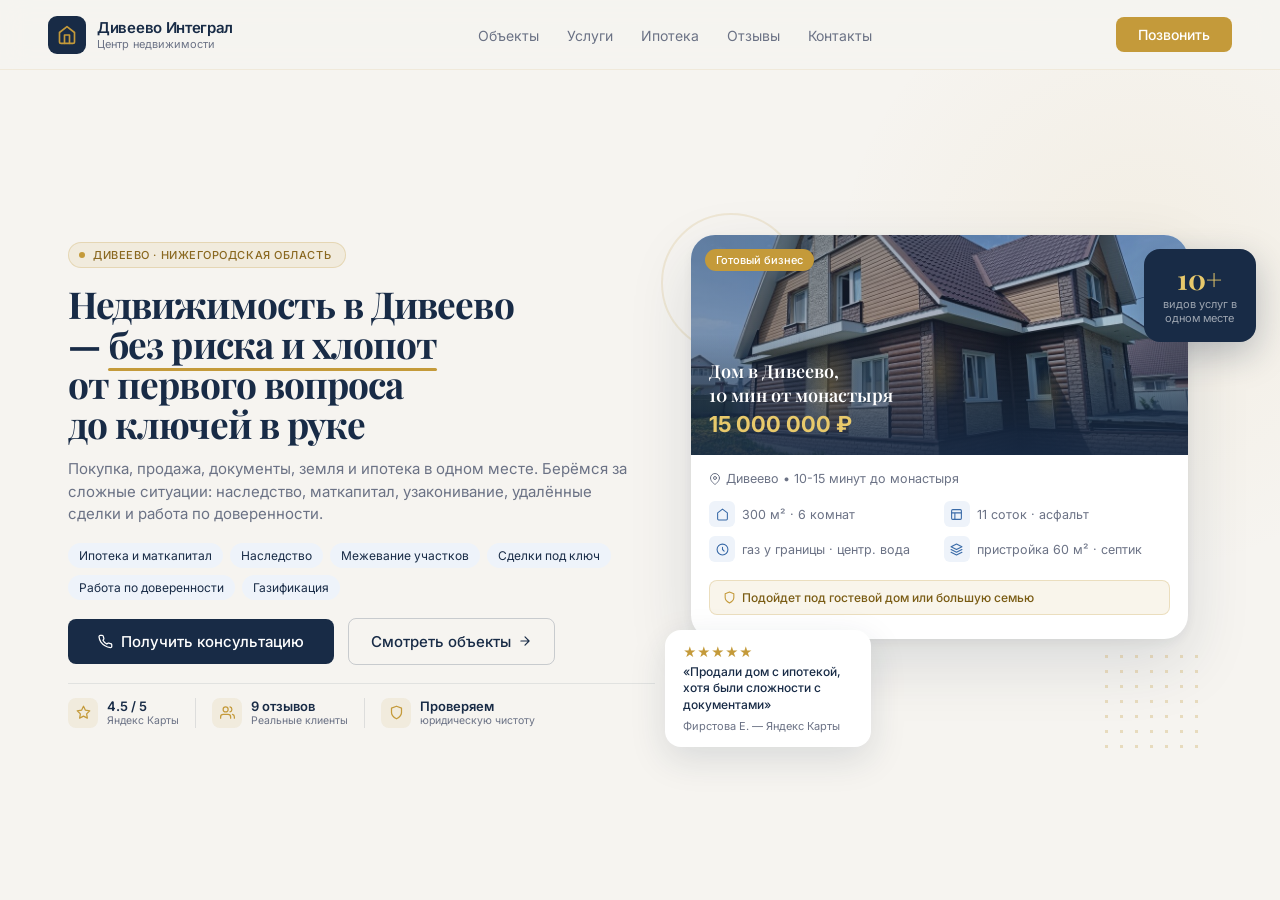
==== index.html @ 7f7f6257 "Add files via upload" ====
<!DOCTYPE html>
<html lang="ru">
<head>
  <meta charset="UTF-8">
  <meta name="viewport" content="width=device-width, initial-scale=1.0">
  <title>Дивеево Интеграл — Недвижимость и юридическое сопровождение</title>
  <meta name="description" content="Центр недвижимости в Дивеево. Купля-продажа, документы, земля, ипотека, наследство. Ведём от первого вопроса до готового результата.">
  <meta property="og:title" content="Дивеево Интеграл — Недвижимость под ключ">
  <meta property="og:description" content="Покупка, продажа, ипотека, наследство, межевание — решаем любой вопрос с недвижимостью в Дивеево.">
  <link rel="preconnect" href="https://fonts.googleapis.com">
  <link rel="preconnect" href="https://fonts.gstatic.com" crossorigin>
  <link href="https://fonts.googleapis.com/css2?family=Playfair+Display:wght@600;700&family=Inter:wght@300;400;500;600&display=swap" rel="stylesheet">
  <style>
    *, *::before, *::after { box-sizing: border-box; margin: 0; padding: 0; }

    :root {
      --navy:       #182B46;
      --navy-mid:   #223459;
      --gold:       #C49A3A;
      --gold-light: #E0B84E;
      --gold-tint:  rgba(196, 154, 58, 0.10);
      --gold-border:rgba(196, 154, 58, 0.25);
      --bg:         #F6F4F0;
      --card:       #FFFFFF;
      --muted:      #6B7285;
      --lighter:    #9CA3AF;
      --blue-tint:  #EEF3FA;
      --r-sm: 8px;
      --r-md: 16px;
      --r-lg: 24px;
    }

    html { scroll-behavior: smooth; }
    body {
      font-family: 'Inter', sans-serif;
      background: var(--bg);
      color: var(--navy);
      overflow-x: hidden;
      padding-top: 70px;
      -webkit-font-smoothing: antialiased;
    }

    /* ─────────────────────────── NAV ─────────────────────────── */
    nav {
      position: fixed;
      inset: 0 0 auto 0;
      z-index: 200;
      height: 70px;
      padding: 0 48px;
      display: flex;
      align-items: center;
      justify-content: space-between;
      background: rgba(246, 244, 240, 0.90);
      backdrop-filter: blur(14px);
      -webkit-backdrop-filter: blur(14px);
      border-bottom: 1px solid rgba(196, 154, 58, 0.12);
    }

    .logo {
      display: flex;
      align-items: center;
      gap: 11px;
      text-decoration: none;
    }
    .logo-mark {
      width: 38px; height: 38px;
      background: var(--navy);
      border-radius: 9px;
      display: flex; align-items: center; justify-content: center;
      flex-shrink: 0;
    }
    .logo-mark svg { width: 20px; height: 20px; }
    .logo-name { font-size: 15px; font-weight: 600; color: var(--navy); letter-spacing: -0.02em; line-height: 1.2; }
    .logo-sub  { font-size: 11px; color: var(--muted); letter-spacing: 0.01em; }

    .nav-links { display: flex; align-items: center; gap: 28px; list-style: none; }
    .nav-links a { font-size: 14px; color: var(--muted); text-decoration: none; transition: color .2s; }
    .nav-links a:hover { color: var(--navy); }

    .nav-btn {
      background: var(--gold);
      color: #fff;
      padding: 9px 22px;
      border-radius: var(--r-sm);
      font-size: 14px; font-weight: 500;
      text-decoration: none;
      transition: background .2s, transform .2s, box-shadow .2s;
    }
    .nav-btn:hover {
      background: var(--gold-light);
      transform: translateY(-1px);
      box-shadow: 0 6px 18px rgba(196,154,58,.35);
    }

    /* burger */
    .burger { display: none; flex-direction: column; gap: 5px; cursor: pointer; padding: 8px; }
    .burger span { display: block; width: 22px; height: 2px; background: var(--navy); border-radius: 2px; transition: all .28s; }

    /* mobile drawer */
    .drawer {
      display: none;
      position: fixed;
      inset: 70px 0 0 0;
      z-index: 190;
      background: var(--bg);
      padding: 36px 32px 40px;
      flex-direction: column;
      gap: 0;
      transform: translateX(100%);
      transition: transform .35s cubic-bezier(.4,0,.2,1);
    }
    .drawer.open { transform: translateX(0); }
    .drawer a {
      font-size: 20px; font-weight: 500; color: var(--navy);
      text-decoration: none; padding: 14px 0;
      border-bottom: 1px solid rgba(24,43,70,.08);
    }
    .drawer-cta {
      margin-top: 32px;
      background: var(--navy); color: #fff;
      border-radius: var(--r-sm); text-align: center;
      padding: 17px; font-size: 16px; font-weight: 600;
    }

    /* ─────────────────────────── HERO ─────────────────────────── */
    .hero {
      min-height: calc(100svh - 70px);
      padding-top: 0;
      display: flex;
      align-items: stretch;
      position: relative;
      overflow: visible;
    }

    /* ambient glow */
    .hero::before {
      content: '';
      position: absolute;
      top: -120px; right: -180px;
      width: 640px; height: 640px;
      background: radial-gradient(circle, rgba(196,154,58,.07) 0%, transparent 68%);
      border-radius: 50%;
      pointer-events: none;
    }

    .hero-wrap {
      max-width: 1240px;
      margin: 0 auto;
      width: 100%;
      min-height: calc(100svh - 70px);
      padding: 0 48px;
      display: grid;
      grid-template-columns: 1.02fr 0.98fr;
      gap: 48px;
      align-items: center;
      padding-top: 24px;
      padding-bottom: 24px;
    }

    /* ── LEFT ── */
    .eyebrow {
      display: inline-flex;
      align-items: center;
      gap: 8px;
      background: var(--gold-tint);
      border: 1px solid var(--gold-border);
      color: #8A6820;
      padding: 5px 14px 5px 10px;
      border-radius: 100px;
      font-size: 11.5px; font-weight: 500;
      letter-spacing: .05em; text-transform: uppercase;
      margin-bottom: 24px;
    }
    .eyebrow-dot {
      width: 6px; height: 6px;
      background: var(--gold);
      border-radius: 50%;
    }

    h1 {
      font-family: 'Playfair Display', serif;
      font-size: clamp(34px, 3.2vw, 46px);
      font-weight: 700;
      line-height: 1.08;
      letter-spacing: -.025em;
      color: var(--navy);
      margin-bottom: 16px;
    }
    .underlined {
      position: relative;
      display: inline;
    }
    .underlined::after {
      content: '';
      position: absolute;
      bottom: -3px; left: 0; right: 0;
      height: 3px;
      background: var(--gold);
      border-radius: 2px;
    }

    .lead {
      font-size: 15.5px;
      line-height: 1.56;
      color: var(--muted);
      margin-bottom: 24px;
      max-width: 560px;
    }

    /* chips */
    .chips { display: flex; flex-wrap: wrap; gap: 8px; margin-bottom: 22px; }
    .chip {
      background: var(--blue-tint);
      color: var(--navy);
      padding: 5px 13px;
      border-radius: 100px;
      font-size: 12.5px;
    }

    /* CTAs */
    .ctas { display: flex; align-items: center; gap: 14px; margin-bottom: 24px; }
    .btn-dark {
      display: inline-flex; align-items: center; gap: 8px;
      background: var(--navy); color: #fff;
      padding: 15px 30px;
      border-radius: var(--r-sm);
      font-size: 15px; font-weight: 500;
      text-decoration: none;
      transition: background .22s, transform .22s, box-shadow .22s;
    }
    .btn-dark:hover {
      background: var(--navy-mid);
      transform: translateY(-2px);
      box-shadow: 0 10px 28px rgba(24,43,70,.22);
    }
    .btn-ghost {
      display: inline-flex; align-items: center; gap: 7px;
      background: transparent; color: var(--navy);
      padding: 15px 22px;
      border-radius: var(--r-sm);
      font-size: 15px; font-weight: 500;
      text-decoration: none;
      border: 1px solid rgba(24,43,70,.2);
      transition: border-color .2s, background .2s;
    }
    .btn-ghost:hover { border-color: var(--navy); background: rgba(24,43,70,.04); }

    /* trust bar */
    .trust {
      display: flex; align-items: center; gap: 20px;
      padding-top: 16px;
      border-top: 1px solid rgba(24,43,70,.09);
    }
    .trust-item { display: flex; align-items: center; gap: 9px; }
    .trust-icon {
      width: 34px; height: 34px;
      background: var(--gold-tint);
      border-radius: 8px;
      display: flex; align-items: center; justify-content: center;
      flex-shrink: 0;
    }
    .trust-val { font-size: 14px; font-weight: 600; color: var(--navy); line-height: 1.2; }
    .trust-lbl { font-size: 11px; color: var(--muted); }
    .trust-sep { width: 1px; height: 30px; background: rgba(24,43,70,.11); }

    /* ── RIGHT ── */
    .hero-right {
      position: relative;
      padding: 20px 24px 132px 0;
      transform: scale(1.08);
      transform-origin: center right;
    }

    /* decorative ring */
    .ring {
      position: absolute;
      top: -10px; left: -30px;
      width: 140px; height: 140px;
      border: 2px solid rgba(196,154,58,.15);
      border-radius: 50%;
      pointer-events: none;
    }

    /* dot grid */
    .dots {
      position: absolute;
      bottom: -10px; right: 5px;
      width: 108px; height: 108px;
      background-image: radial-gradient(circle, rgba(196,154,58,.28) 1.5px, transparent 1.5px);
      background-size: 15px 15px;
      pointer-events: none;
    }

    /* main card */
    .card-main {
      background: var(--card);
      border-radius: var(--r-lg);
      overflow: hidden;
      box-shadow: 0 24px 64px rgba(24,43,70,.13), 0 4px 14px rgba(24,43,70,.06);
      position: relative;
    }

    .card-img {
      height: 248px;
      background:
        linear-gradient(140deg, rgba(24,43,70,.48) 0%, rgba(34,52,89,.38) 45%, rgba(30,61,98,.28) 75%, rgba(22,36,57,.52) 100%),
        url('XXL.jpg');
      background-size: cover;
      background-position: center;
      position: relative;
      overflow: hidden;
    }
    /* SVG-style monastery silhouette via CSS */
    .card-img::after {
      content: '';
      position: absolute;
      inset: 0;
      background:
        radial-gradient(ellipse 28px 48px at 28% 68%, rgba(196,154,58,.28) 0%, transparent 100%),
        radial-gradient(ellipse 22px 38px at 50% 62%, rgba(196,154,58,.22) 0%, transparent 100%),
        radial-gradient(ellipse 16px 28px at 72% 72%, rgba(196,154,58,.18) 0%, transparent 100%),
        linear-gradient(to top, rgba(24,43,70,.85) 0%, transparent 55%);
    }

    .card-badge {
      position: absolute; top: 14px; left: 14px; z-index: 2;
      background: var(--gold); color: #fff;
      padding: 4px 11px; border-radius: 100px;
      font-size: 11px; font-weight: 500;
    }

    .card-img-text {
      position: absolute; bottom: 18px; left: 18px; right: 18px; z-index: 2;
    }
    .card-title {
      font-family: 'Playfair Display', serif;
      font-size: 18px; font-weight: 600; color: #fff;
      line-height: 1.3; margin-bottom: 4px;
    }
    .card-price {
      font-size: 22px; font-weight: 700;
      color: #E8C96B;
    }

    .card-body { padding: 20px 22px 30px; }

    .card-loc {
      display: flex; align-items: center; gap: 5px;
      font-size: 12.5px; color: var(--muted);
      margin-bottom: 15px;
    }

    .card-feats {
      display: grid; grid-template-columns: 1fr 1fr;
      gap: 9px; margin-bottom: 18px;
    }
    .feat {
      display: flex; align-items: center; gap: 7px;
      font-size: 12.5px; color: var(--muted);
    }
    .feat-ico {
      width: 26px; height: 26px;
      background: var(--blue-tint);
      border-radius: 6px;
      display: flex; align-items: center; justify-content: center;
      flex-shrink: 0;
    }

    .card-seal {
      display: flex; align-items: center; gap: 6px;
      background: var(--gold-tint);
      border: 1px solid var(--gold-border);
      border-radius: var(--r-sm);
      padding: 9px 13px;
      font-size: 12px; font-weight: 500; color: #7A5C14;
    }

    /* floating cards */
    .float-review {
      position: absolute;
      bottom: 0;
      left: -44px;
      background: var(--card);
      border-radius: var(--r-md);
      padding: 14px 18px;
      box-shadow: 0 12px 36px rgba(24,43,70,.13);
      width: 206px;
      z-index: 3;
      animation: floatY 5s ease-in-out infinite;
    }
    .float-stars { font-size: 13px; color: var(--gold); margin-bottom: 4px; }
    .float-text  { font-size: 12px; font-weight: 500; color: var(--navy); line-height: 1.4; margin-bottom: 5px; }
    .float-auth  { font-size: 11px; color: var(--muted); }

    .float-stat {
      position: absolute;
      top: 26px; right: -44px;
      background: var(--navy); color: #fff;
      border-radius: var(--r-md);
      padding: 16px 18px;
      box-shadow: 0 12px 36px rgba(24,43,70,.28);
      text-align: center;
      animation: floatY 5s 2.5s ease-in-out infinite;
    }
    .stat-num {
      font-family: 'Playfair Display', serif;
      font-size: 28px; font-weight: 700;
      color: #E8C96B; line-height: 1;
      margin-bottom: 4px;
    }
    .stat-lbl { font-size: 11px; color: rgba(255,255,255,.58); max-width: 76px; line-height: 1.3; }

    @keyframes floatY {
      0%, 100% { transform: translateY(0); }
      50%       { transform: translateY(-8px); }
    }

    /* scroll hint */
    .scroll-hint {
      position: absolute;
      bottom: 28px; left: 50%;
      transform: translateX(-50%);
      display: flex; flex-direction: column; align-items: center; gap: 8px;
      color: var(--muted); font-size: 11.5px; letter-spacing: .03em;
    }
    .scroll-line {
      width: 1px; height: 36px;
      background: linear-gradient(to bottom, rgba(24,43,70,.3), transparent);
      animation: scrollBlink 2.2s ease-in-out infinite;
    }
    @keyframes scrollBlink {
      0%, 100% { opacity: .25; }
      50%       { opacity: 1; }
    }

    /* ── entrance animations ── */
    @keyframes fadeUp   { from { opacity:0; transform:translateY(22px); } to { opacity:1; transform:translateY(0); } }
    @keyframes scaleIn  { from { opacity:0; transform:scale(.93);       } to { opacity:1; transform:scale(1);    } }

    .eyebrow { animation: fadeUp .55s .05s both; }
    h1       { animation: fadeUp .55s .12s both; }
    .lead    { animation: fadeUp .55s .19s both; }
    .chips   { animation: fadeUp .55s .26s both; }
    .ctas    { animation: fadeUp .55s .33s both; }
    .trust   { animation: fadeUp .55s .40s both; }
    .hero-right { animation: scaleIn .7s .18s both; }

    /* ─────────────────────────── RESPONSIVE ─────────────────────────── */
    @media (max-width: 1060px) {
      .float-stat   { right: -20px; }
      .float-review { left: -16px; }
    }

    @media (max-height: 940px) and (min-width: 881px) {
      .hero {
        min-height: calc(100svh - 70px);
        padding-top: 0;
      }
      .hero-wrap {
        min-height: calc(100svh - 70px);
        align-items: center;
        padding-top: 18px;
        padding-bottom: 18px;
        grid-template-columns: 1.06fr 0.94fr;
        gap: 36px;
      }
      .eyebrow {
        margin-bottom: 16px;
        font-size: 11px;
      }
      h1 {
        font-size: clamp(32px, 2.9vw, 42px);
        margin-bottom: 14px;
      }
      .lead {
        font-size: 15px;
        line-height: 1.48;
        margin-bottom: 18px;
      }
      .chips {
        gap: 7px;
        margin-bottom: 18px;
      }
      .chip {
        padding: 5px 11px;
        font-size: 12px;
      }
      .ctas {
        margin-bottom: 18px;
      }
      .btn-dark,
      .btn-ghost {
        padding-top: 13px;
        padding-bottom: 13px;
      }
      .trust {
        padding-top: 14px;
        gap: 16px;
      }
      .trust-icon {
        width: 30px;
        height: 30px;
      }
      .trust-val {
        font-size: 13px;
      }
      .trust-lbl {
        font-size: 10.5px;
      }
      .hero-right {
        padding-top: 12px;
        padding-bottom: 108px;
        transform: scale(1.04);
      }
      .card-img {
        height: 220px;
      }
      .card-body {
        padding: 16px 18px 24px;
      }
      .float-review {
        bottom: 0;
        left: -26px;
      }
      .scroll-hint {
        display: none;
      }
    }

    @media (max-width: 880px) {
      nav { padding: 0 24px; }
      .nav-links, .nav-btn { display: none; }
      .burger { display: flex; }
      .drawer { display: flex; }

      .hero-wrap {
        grid-template-columns: 1fr;
        gap: 52px;
        padding: 52px 24px 80px;
      }
      h1 { font-size: clamp(28px, 7vw, 40px); }
      .lead { max-width: 100%; }

      .hero-right {
        padding: 20px 16px 60px;
        order: 2;
        transform: none;
      }
      .card-main {
        max-width: 640px;
        margin: 0 auto;
      }
      .float-stat {
        right: 12px;
        top: 14px;
      }
      .float-review {
        left: 16px;
        bottom: -18px;
      }
      .dots {
        right: 24px;
        bottom: -18px;
      }
    }

    @media (max-width: 560px) {
      .ctas { flex-direction: column; align-items: flex-start; }
      .btn-dark,
      .btn-ghost {
        width: 100%;
        justify-content: center;
      }
      .trust { flex-wrap: wrap; gap: 14px; }
      .trust-sep { display: none; }
      .chips { gap: 6px; }
      .hero-wrap {
        padding: 36px 18px 72px;
        gap: 40px;
      }
      .hero-right {
        padding: 16px 0 70px;
      }
      .card-img {
        height: 210px;
      }
      .card-body {
        padding: 16px 16px 22px;
      }
      .card-feats {
        grid-template-columns: 1fr;
        gap: 10px;
      }
      .float-stat {
        right: 6px;
        top: 10px;
        padding: 12px 14px;
      }
      .float-review {
        position: relative;
        left: 0;
        bottom: 0;
        width: 100%;
        max-width: 280px;
        margin: 14px auto 0;
      }
      .dots,
      .ring,
      .scroll-hint {
        display: none;
      }
    }
  </style>
</head>
<body>

<!-- ═══════════════════════════ NAV ═══════════════════════════ -->
<nav>
  <a href="#" class="logo" aria-label="Дивеево Интеграл — на главную">
    <div class="logo-mark">
      <svg viewBox="0 0 24 24" fill="none" stroke="#C49A3A" stroke-width="2" stroke-linecap="round" stroke-linejoin="round" aria-hidden="true">
        <path d="M3 9l9-7 9 7v11a2 2 0 0 1-2 2H5a2 2 0 0 1-2-2z"/>
        <polyline points="9 22 9 12 15 12 15 22"/>
      </svg>
    </div>
    <div>
      <div class="logo-name">Дивеево Интеграл</div>
      <div class="logo-sub">Центр недвижимости</div>
    </div>
  </a>

  <ul class="nav-links" role="list">
    <li><a href="#">Объекты</a></li>
    <li><a href="#">Услуги</a></li>
    <li><a href="#">Ипотека</a></li>
    <li><a href="#">Отзывы</a></li>
    <li><a href="#">Контакты</a></li>
  </ul>

  <a href="https://t.me/yul_ermilova_diveevo" class="nav-btn" target="_blank" rel="noopener noreferrer">Позвонить</a>

  <button class="burger" id="burger" onclick="toggleDrawer()" aria-label="Меню" aria-expanded="false">
    <span></span><span></span><span></span>
  </button>
</nav>

<!-- mobile drawer -->
<nav class="drawer" id="drawer" role="navigation" aria-label="Мобильное меню">
  <a href="#" onclick="toggleDrawer()">Объекты</a>
  <a href="#" onclick="toggleDrawer()">Услуги</a>
  <a href="#" onclick="toggleDrawer()">Ипотека</a>
  <a href="#" onclick="toggleDrawer()">Отзывы</a>
  <a href="#" onclick="toggleDrawer()">Контакты</a>
  <a href="https://t.me/yul_ermilova_diveevo" class="drawer-cta" target="_blank" rel="noopener noreferrer" onclick="toggleDrawer()">Позвонить сейчас</a>
</nav>

<!-- ═══════════════════════════ HERO ═══════════════════════════ -->
<section class="hero" aria-labelledby="hero-h1">
  <div class="hero-wrap">

    <!-- ── LEFT: COPY ── -->
    <div class="hero-left">
      <div class="eyebrow" aria-label="Местоположение">
        <span class="eyebrow-dot" aria-hidden="true"></span>
        Дивеево · Нижегородская область
      </div>

      <h1 id="hero-h1">
        Недвижимость в Дивеево<br>
        — <span class="underlined">без риска и хлопот</span><br>
        от первого вопроса<br>до ключей в руке
      </h1>

      <p class="lead">
        Покупка, продажа, документы, земля и ипотека в одном месте. Берёмся за сложные ситуации: наследство, маткапитал, узаконивание, удалённые сделки и работа по доверенности.
      </p>

      <div class="chips" role="list" aria-label="Направления работы">
        <span class="chip" role="listitem">Ипотека и маткапитал</span>
        <span class="chip" role="listitem">Наследство</span>
        <span class="chip" role="listitem">Межевание участков</span>
        <span class="chip" role="listitem">Сделки под ключ</span>
        <span class="chip" role="listitem">Работа по доверенности</span>
        <span class="chip" role="listitem">Газификация</span>
      </div>

      <div class="ctas">
        <a href="https://t.me/yul_ermilova_diveevo" class="btn-dark" target="_blank" rel="noopener noreferrer" aria-label="Открыть Telegram и получить консультацию">
          <svg width="15" height="15" viewBox="0 0 24 24" fill="none" stroke="currentColor" stroke-width="2" stroke-linecap="round" stroke-linejoin="round" aria-hidden="true"><path d="M22 16.92v3a2 2 0 0 1-2.18 2 19.79 19.79 0 0 1-8.63-3.07A19.5 19.5 0 0 1 4.69 13.1 19.79 19.79 0 0 1 1.61 4.5 2 2 0 0 1 3.59 2.3h3a2 2 0 0 1 2 1.72c.127.96.361 1.903.7 2.81a2 2 0 0 1-.45 2.11L7.91 9.91a16 16 0 0 0 6.18 6.18l.92-.92a2 2 0 0 1 2.11-.45c.907.339 1.85.573 2.81.7A2 2 0 0 1 22 16.92z"/></svg>
          Получить консультацию
        </a>
        <a href="#objects" class="btn-ghost">
          Смотреть объекты
          <svg width="14" height="14" viewBox="0 0 24 24" fill="none" stroke="currentColor" stroke-width="2" stroke-linecap="round" stroke-linejoin="round" aria-hidden="true"><path d="M5 12h14M12 5l7 7-7 7"/></svg>
        </a>
      </div>

      <!-- trust bar -->
      <div class="trust" role="list" aria-label="Показатели доверия">
        <div class="trust-item" role="listitem">
          <div class="trust-icon" aria-hidden="true">
            <svg width="15" height="15" viewBox="0 0 24 24" fill="none" stroke="#C49A3A" stroke-width="2" stroke-linecap="round" stroke-linejoin="round"><polygon points="12 2 15.09 8.26 22 9.27 17 14.14 18.18 21.02 12 17.77 5.82 21.02 7 14.14 2 9.27 8.91 8.26 12 2"/></svg>
          </div>
          <div>
            <div class="trust-val">4.5 / 5</div>
            <div class="trust-lbl">Яндекс Карты</div>
          </div>
        </div>
        <div class="trust-sep" aria-hidden="true"></div>
        <div class="trust-item" role="listitem">
          <div class="trust-icon" aria-hidden="true">
            <svg width="15" height="15" viewBox="0 0 24 24" fill="none" stroke="#C49A3A" stroke-width="2" stroke-linecap="round" stroke-linejoin="round"><path d="M17 21v-2a4 4 0 0 0-4-4H5a4 4 0 0 0-4 4v2"/><circle cx="9" cy="7" r="4"/><path d="M23 21v-2a4 4 0 0 0-3-3.87M16 3.13a4 4 0 0 1 0 7.75"/></svg>
          </div>
          <div>
            <div class="trust-val">9 отзывов</div>
            <div class="trust-lbl">Реальные клиенты</div>
          </div>
        </div>
        <div class="trust-sep" aria-hidden="true"></div>
        <div class="trust-item" role="listitem">
          <div class="trust-icon" aria-hidden="true">
            <svg width="15" height="15" viewBox="0 0 24 24" fill="none" stroke="#C49A3A" stroke-width="2" stroke-linecap="round" stroke-linejoin="round"><path d="M12 22s8-4 8-10V5l-8-3-8 3v7c0 6 8 10 8 10z"/></svg>
          </div>
          <div>
            <div class="trust-val">Проверяем</div>
            <div class="trust-lbl">юридическую чистоту</div>
          </div>
        </div>
      </div>
    </div>

    <!-- ── RIGHT: VISUAL ── -->
    <div class="hero-right">
      <div class="ring" aria-hidden="true"></div>

      <!-- main property card -->
      <div class="card-main" role="article" aria-label="Дом в Дивеево в 10 минут от монастыря">
        <div class="card-img" aria-hidden="true">
          <span class="card-badge">Готовый бизнес</span>
          <div class="card-img-text">
            <div class="card-title">Дом в Дивеево,<br>10 мин от монастыря</div>
            <div class="card-price">15 000 000 ₽</div>
          </div>
        </div>

        <div class="card-body">
          <div class="card-loc">
            <svg width="12" height="12" viewBox="0 0 24 24" fill="none" stroke="currentColor" stroke-width="2" stroke-linecap="round" stroke-linejoin="round" aria-hidden="true"><path d="M21 10c0 7-9 13-9 13s-9-6-9-13a9 9 0 0 1 18 0z"/><circle cx="12" cy="10" r="3"/></svg>
            <span>Дивеево • 10-15 минут до монастыря</span>
          </div>

          <div class="card-feats">
            <div class="feat">
              <div class="feat-ico" aria-hidden="true">
                <svg width="13" height="13" viewBox="0 0 24 24" fill="none" stroke="#3A6BA8" stroke-width="2" stroke-linecap="round" stroke-linejoin="round"><path d="M3 9l9-7 9 7v11a2 2 0 0 1-2 2H5a2 2 0 0 1-2-2z"/></svg>
              </div>
              300 м² · 6 комнат
            </div>
            <div class="feat">
              <div class="feat-ico" aria-hidden="true">
                <svg width="13" height="13" viewBox="0 0 24 24" fill="none" stroke="#3A6BA8" stroke-width="2" stroke-linecap="round" stroke-linejoin="round"><rect x="3" y="3" width="18" height="18" rx="2"/><path d="M3 9h18M9 21V9"/></svg>
              </div>
              11 соток · асфальт
            </div>
            <div class="feat">
              <div class="feat-ico" aria-hidden="true">
                <svg width="13" height="13" viewBox="0 0 24 24" fill="none" stroke="#3A6BA8" stroke-width="2" stroke-linecap="round" stroke-linejoin="round"><circle cx="12" cy="12" r="10"/><path d="M12 8v4l3 3"/></svg>
              </div>
              газ у границы · центр. вода
            </div>
            <div class="feat">
              <div class="feat-ico" aria-hidden="true">
                <svg width="13" height="13" viewBox="0 0 24 24" fill="none" stroke="#3A6BA8" stroke-width="2" stroke-linecap="round" stroke-linejoin="round"><path d="M12 2L2 7l10 5 10-5-10-5z"/><path d="M2 17l10 5 10-5M2 12l10 5 10-5"/></svg>
              </div>
              пристройка 60 м² · септик
            </div>
          </div>

          <div class="card-seal">
            <svg width="13" height="13" viewBox="0 0 24 24" fill="none" stroke="#C49A3A" stroke-width="2" stroke-linecap="round" stroke-linejoin="round" aria-hidden="true"><path d="M12 22s8-4 8-10V5l-8-3-8 3v7c0 6 8 10 8 10z"/></svg>
            Подойдет под гостевой дом или большую семью
          </div>
        </div>
      </div>

      <!-- floating review -->
      <div class="float-review" aria-label="Отзыв клиента">
        <div class="float-stars" aria-label="5 звёзд">★★★★★</div>
        <div class="float-text">«Продали дом с ипотекой, хотя были сложности с документами»</div>
        <div class="float-auth">Фирстова Е. — Яндекс Карты</div>
      </div>

      <!-- floating stat -->
      <div class="float-stat" aria-label="Более 10 видов услуг">
        <div class="stat-num">10+</div>
        <div class="stat-lbl">видов услуг в одном месте</div>
      </div>

      <div class="dots" aria-hidden="true"></div>
    </div>

  </div>

  <!-- scroll hint -->
  <div class="scroll-hint" aria-hidden="true">
    <div class="scroll-line"></div>
    <span>Листайте</span>
  </div>
</section>

<script>
  function toggleDrawer() {
    const drawer = document.getElementById('drawer');
    const burger = document.getElementById('burger');
    const open   = drawer.classList.toggle('open');
    burger.setAttribute('aria-expanded', open);
    const [s0, s1, s2] = burger.querySelectorAll('span');
    if (open) {
      s0.style.cssText = 'transform:rotate(45deg) translate(5px,5px)';
      s1.style.cssText = 'opacity:0';
      s2.style.cssText = 'transform:rotate(-45deg) translate(5px,-5px)';
    } else {
      s0.style.cssText = s1.style.cssText = s2.style.cssText = '';
    }
  }
  window.addEventListener('resize', () => {
    if (window.innerWidth > 880) {
      const drawer = document.getElementById('drawer');
      const burger = document.getElementById('burger');
      drawer.classList.remove('open');
      burger.setAttribute('aria-expanded', 'false');
      const [s0, s1, s2] = burger.querySelectorAll('span');
      s0.style.cssText = s1.style.cssText = s2.style.cssText = '';
    }
  });
</script>
</body>
</html>
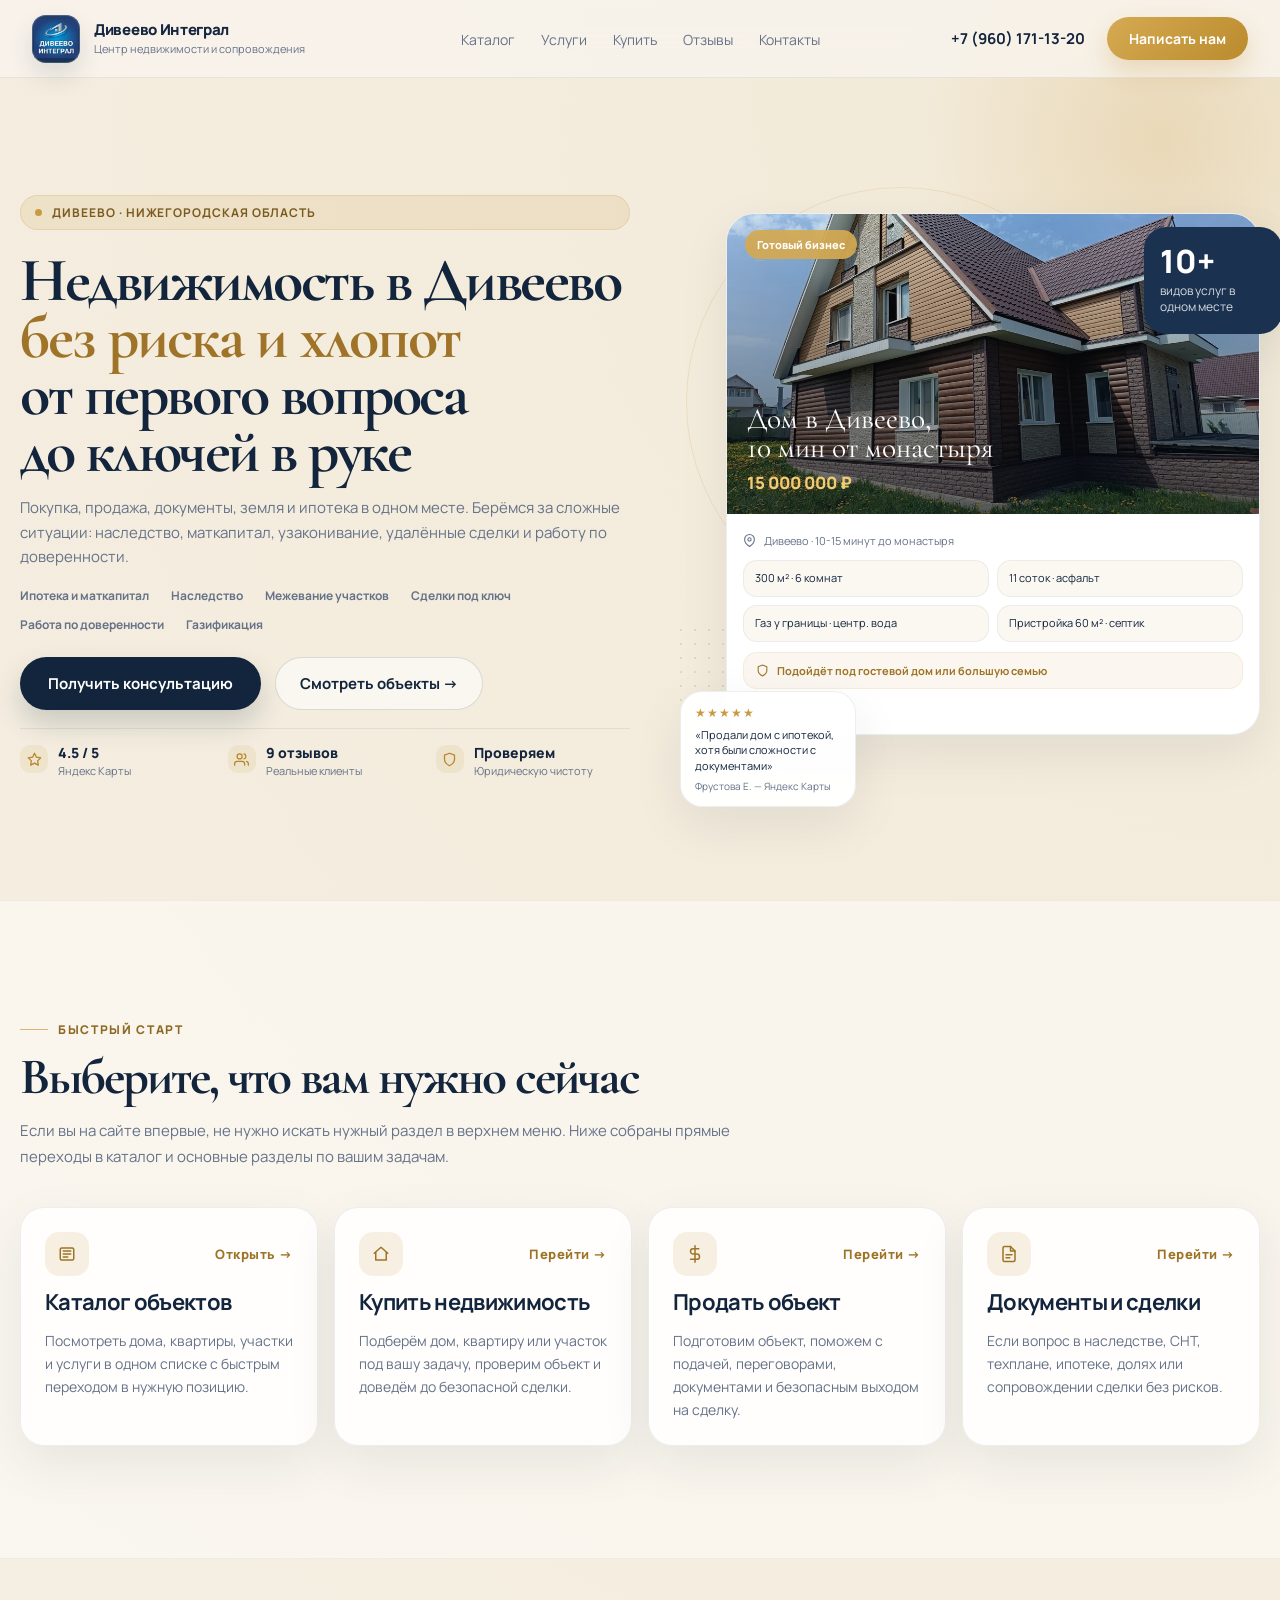
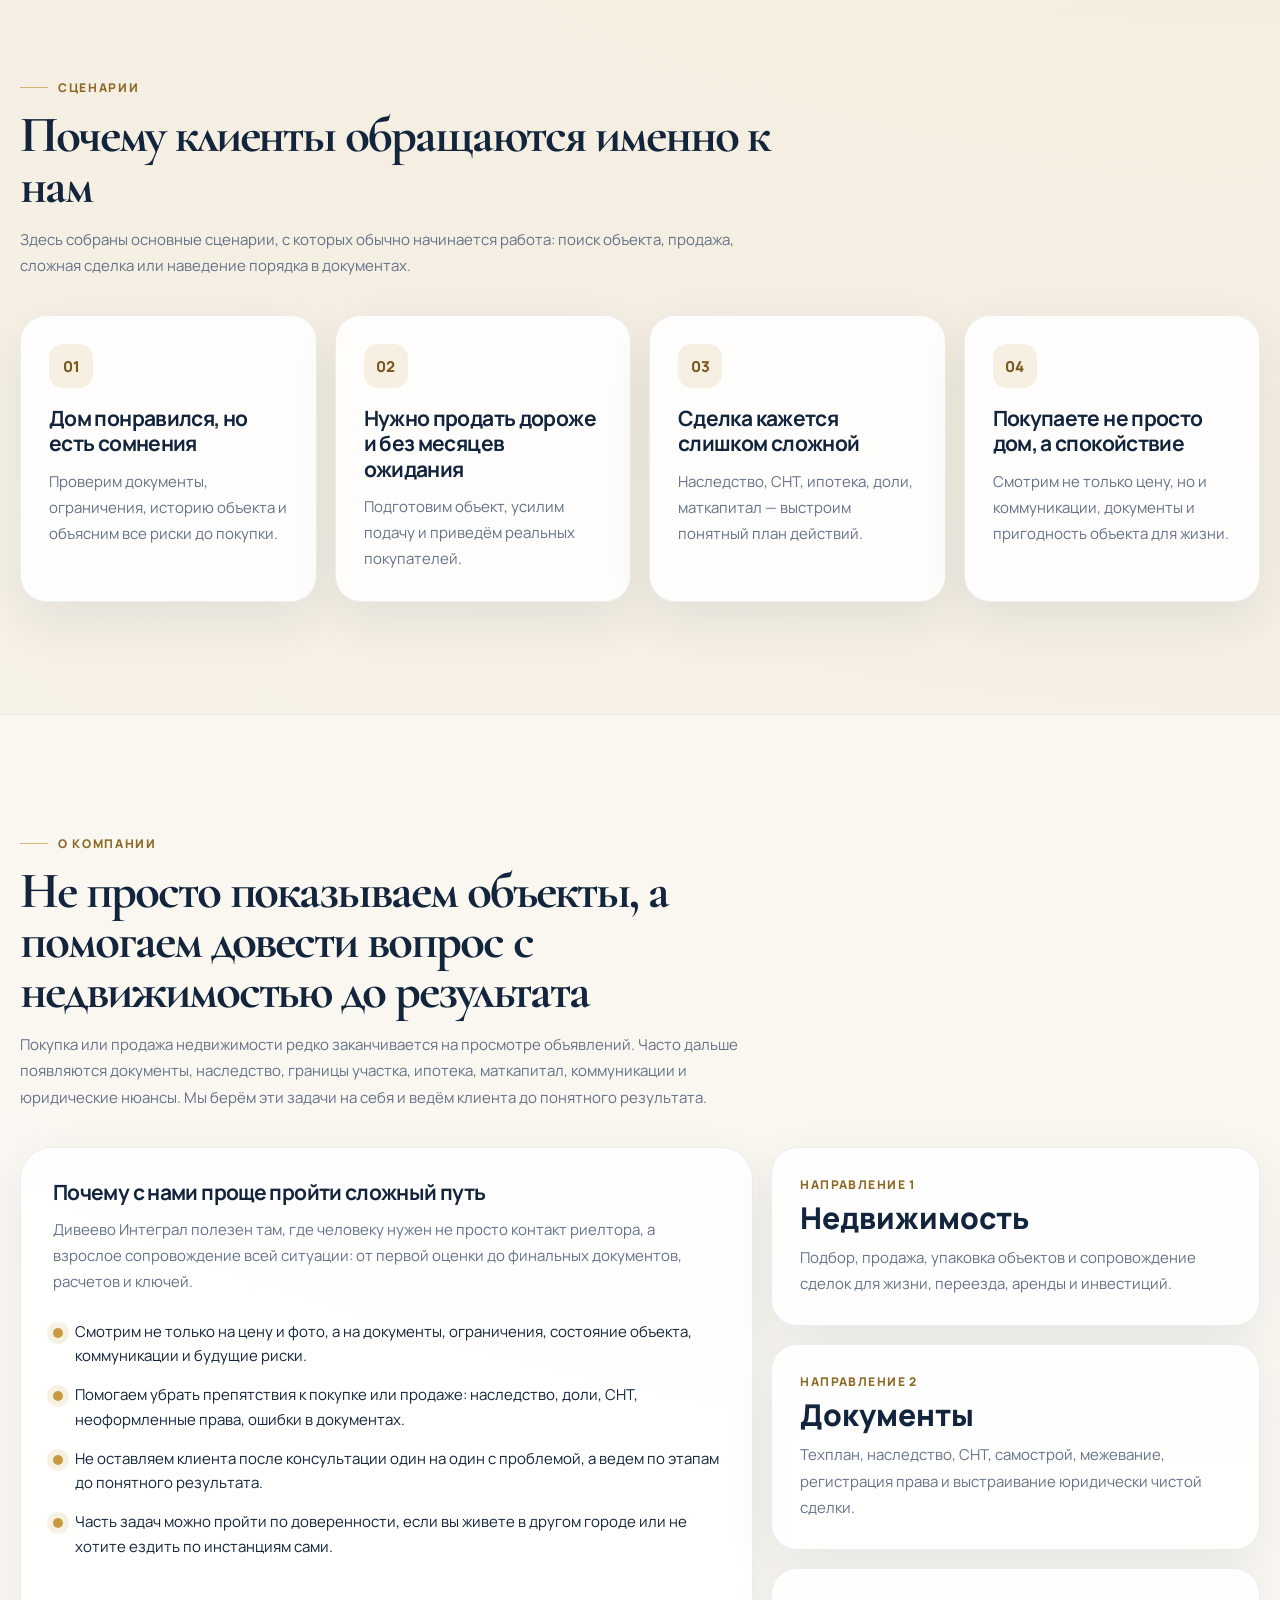
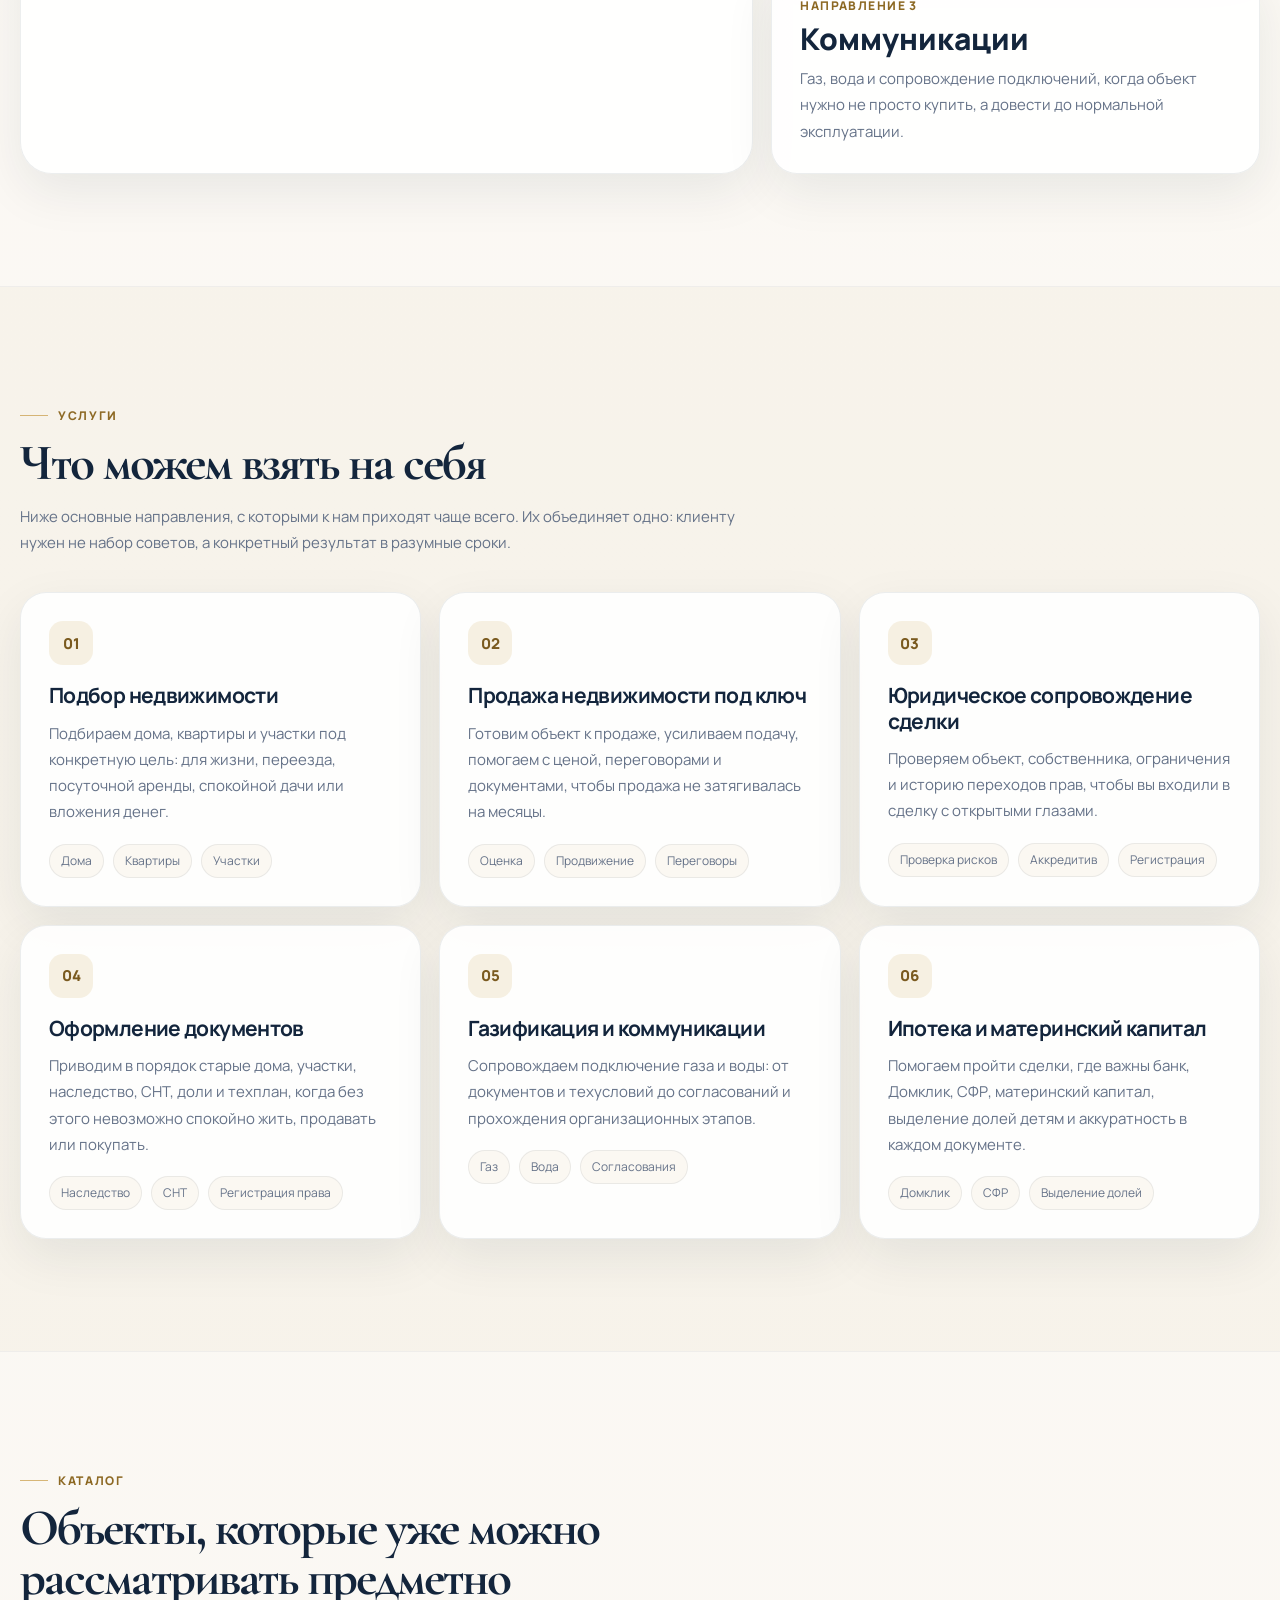
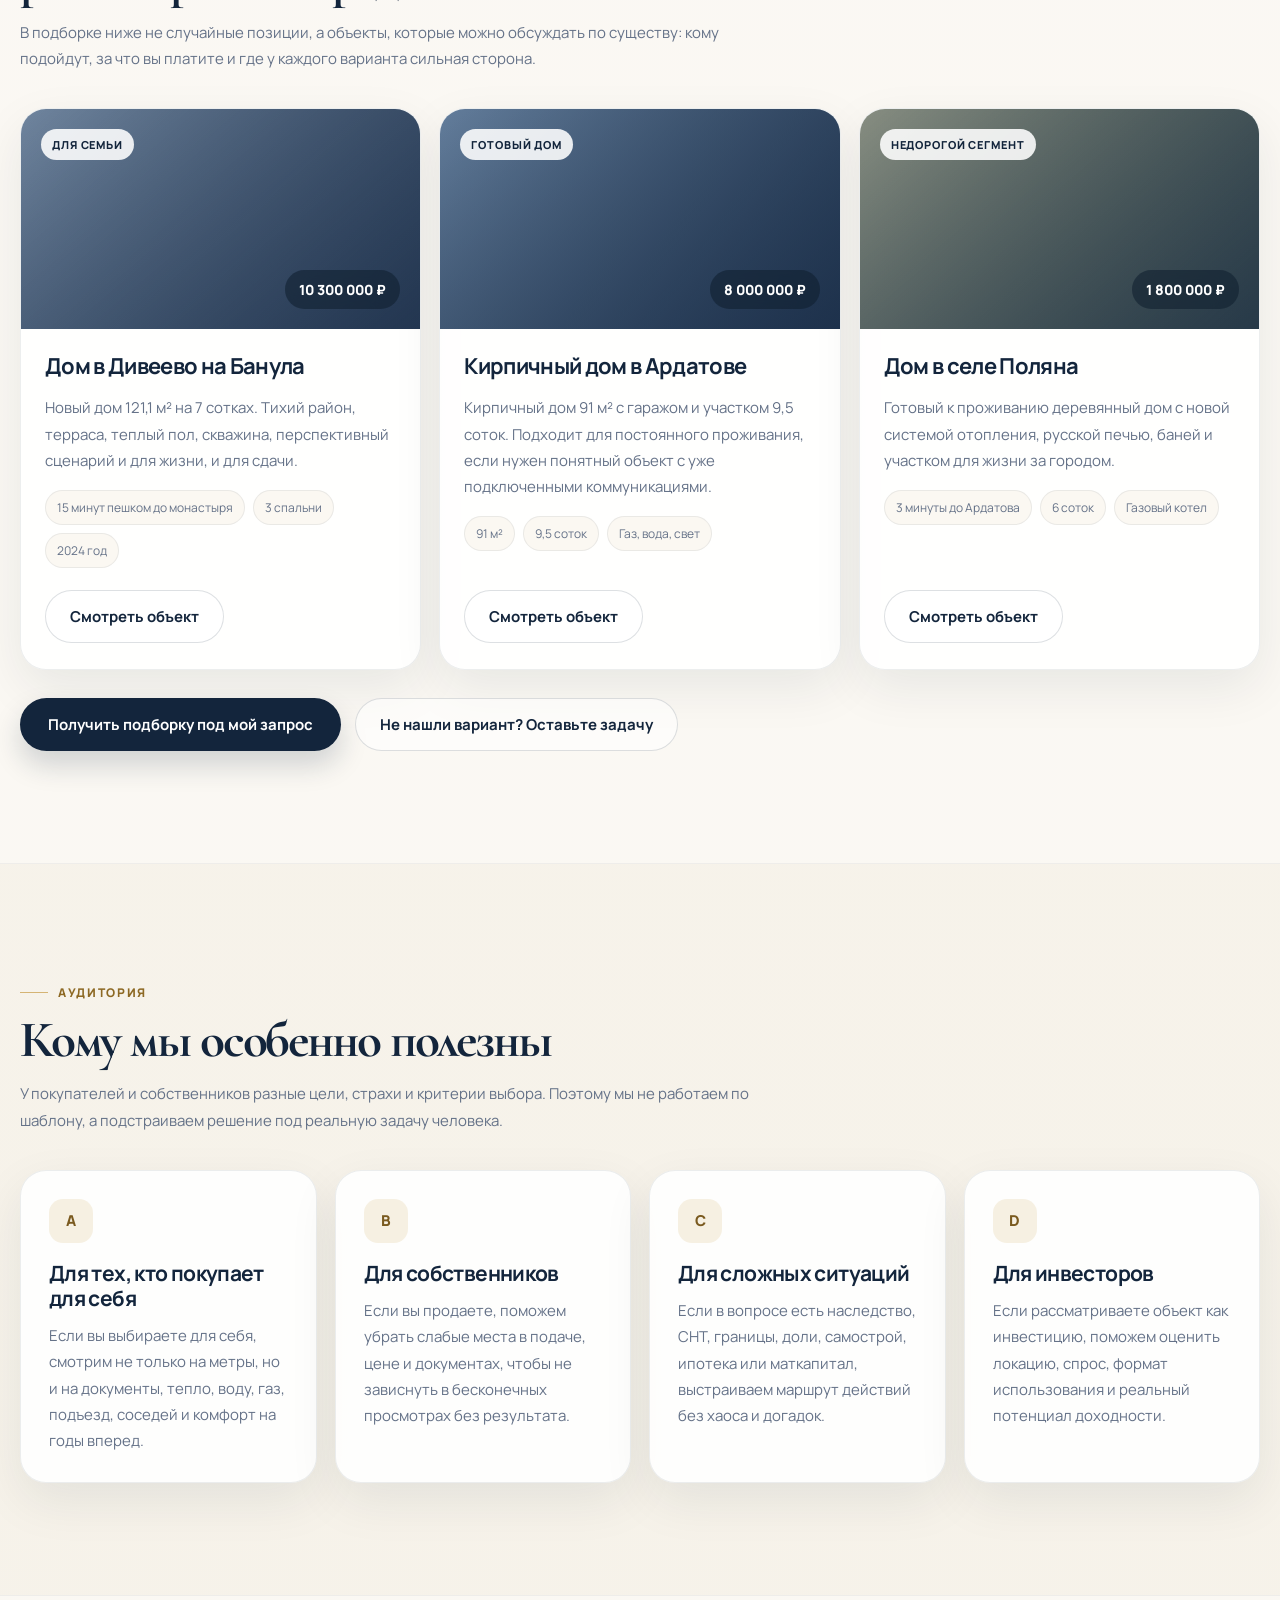
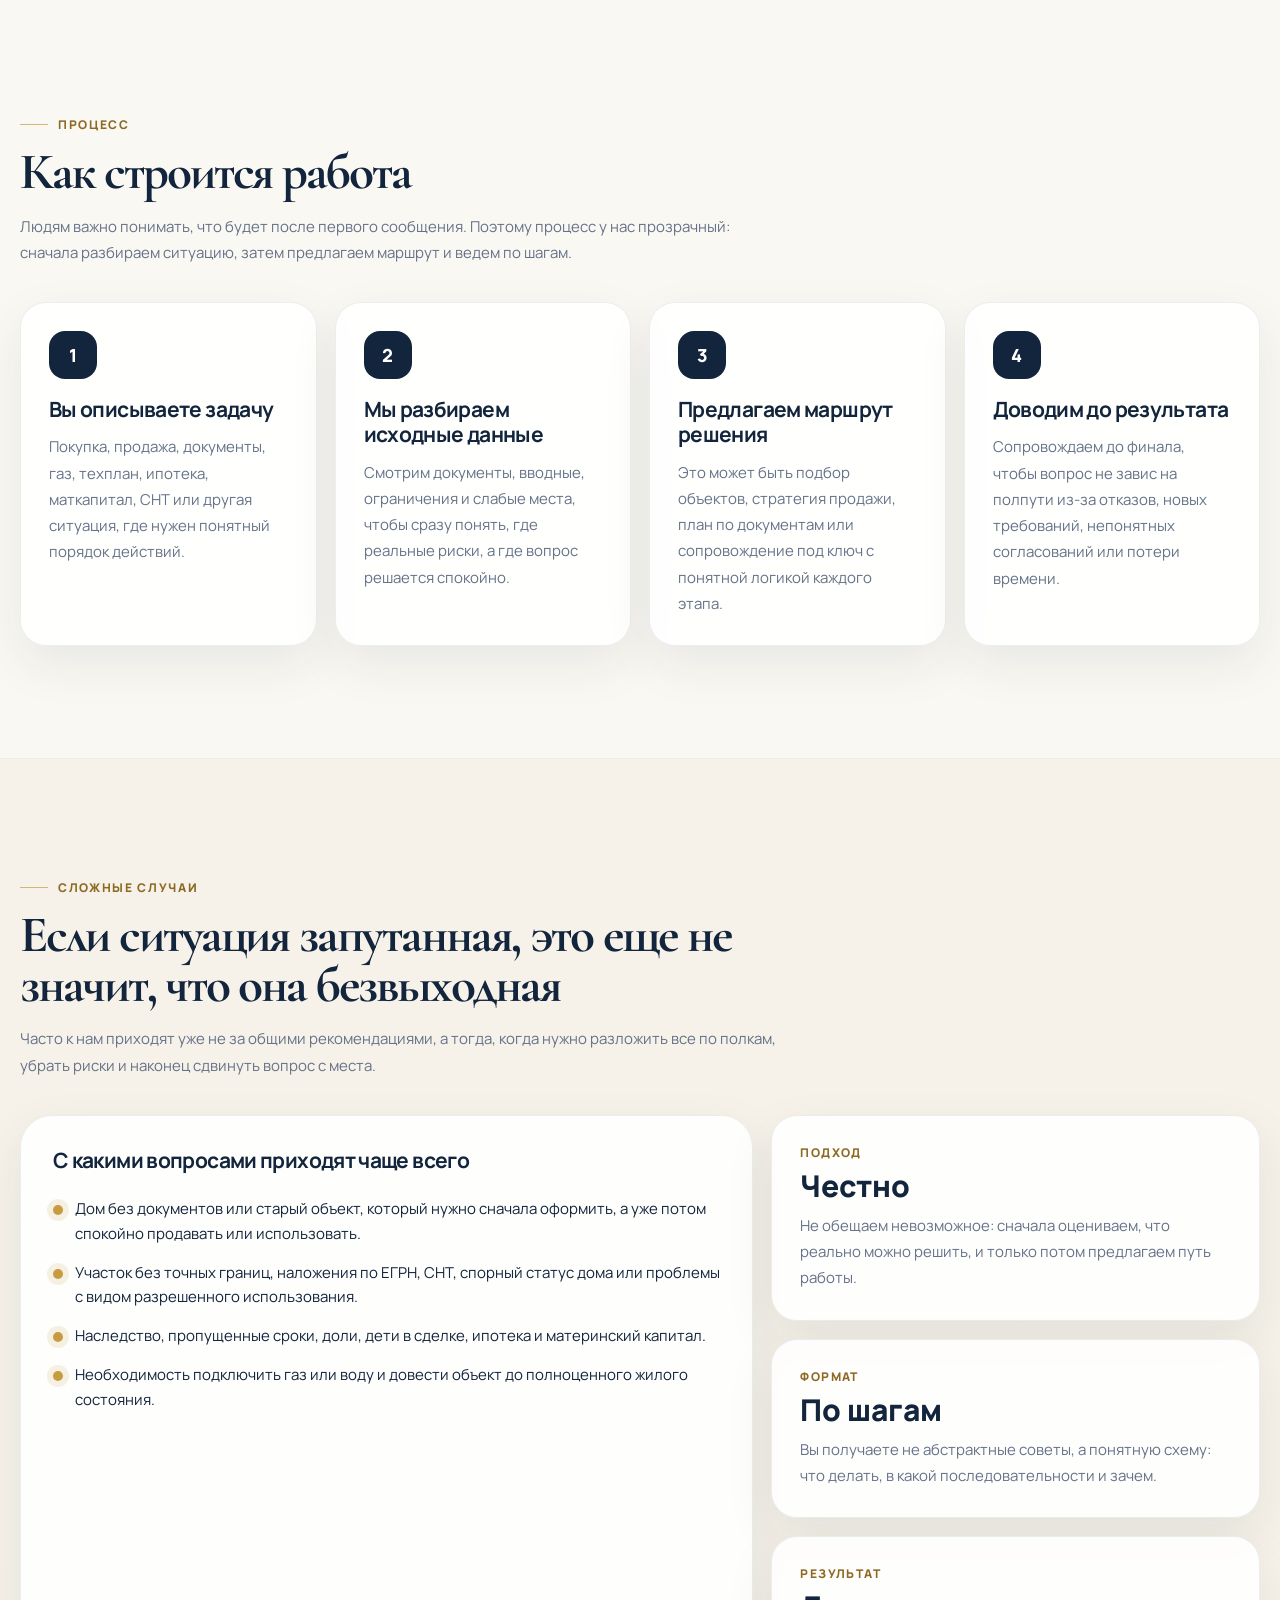
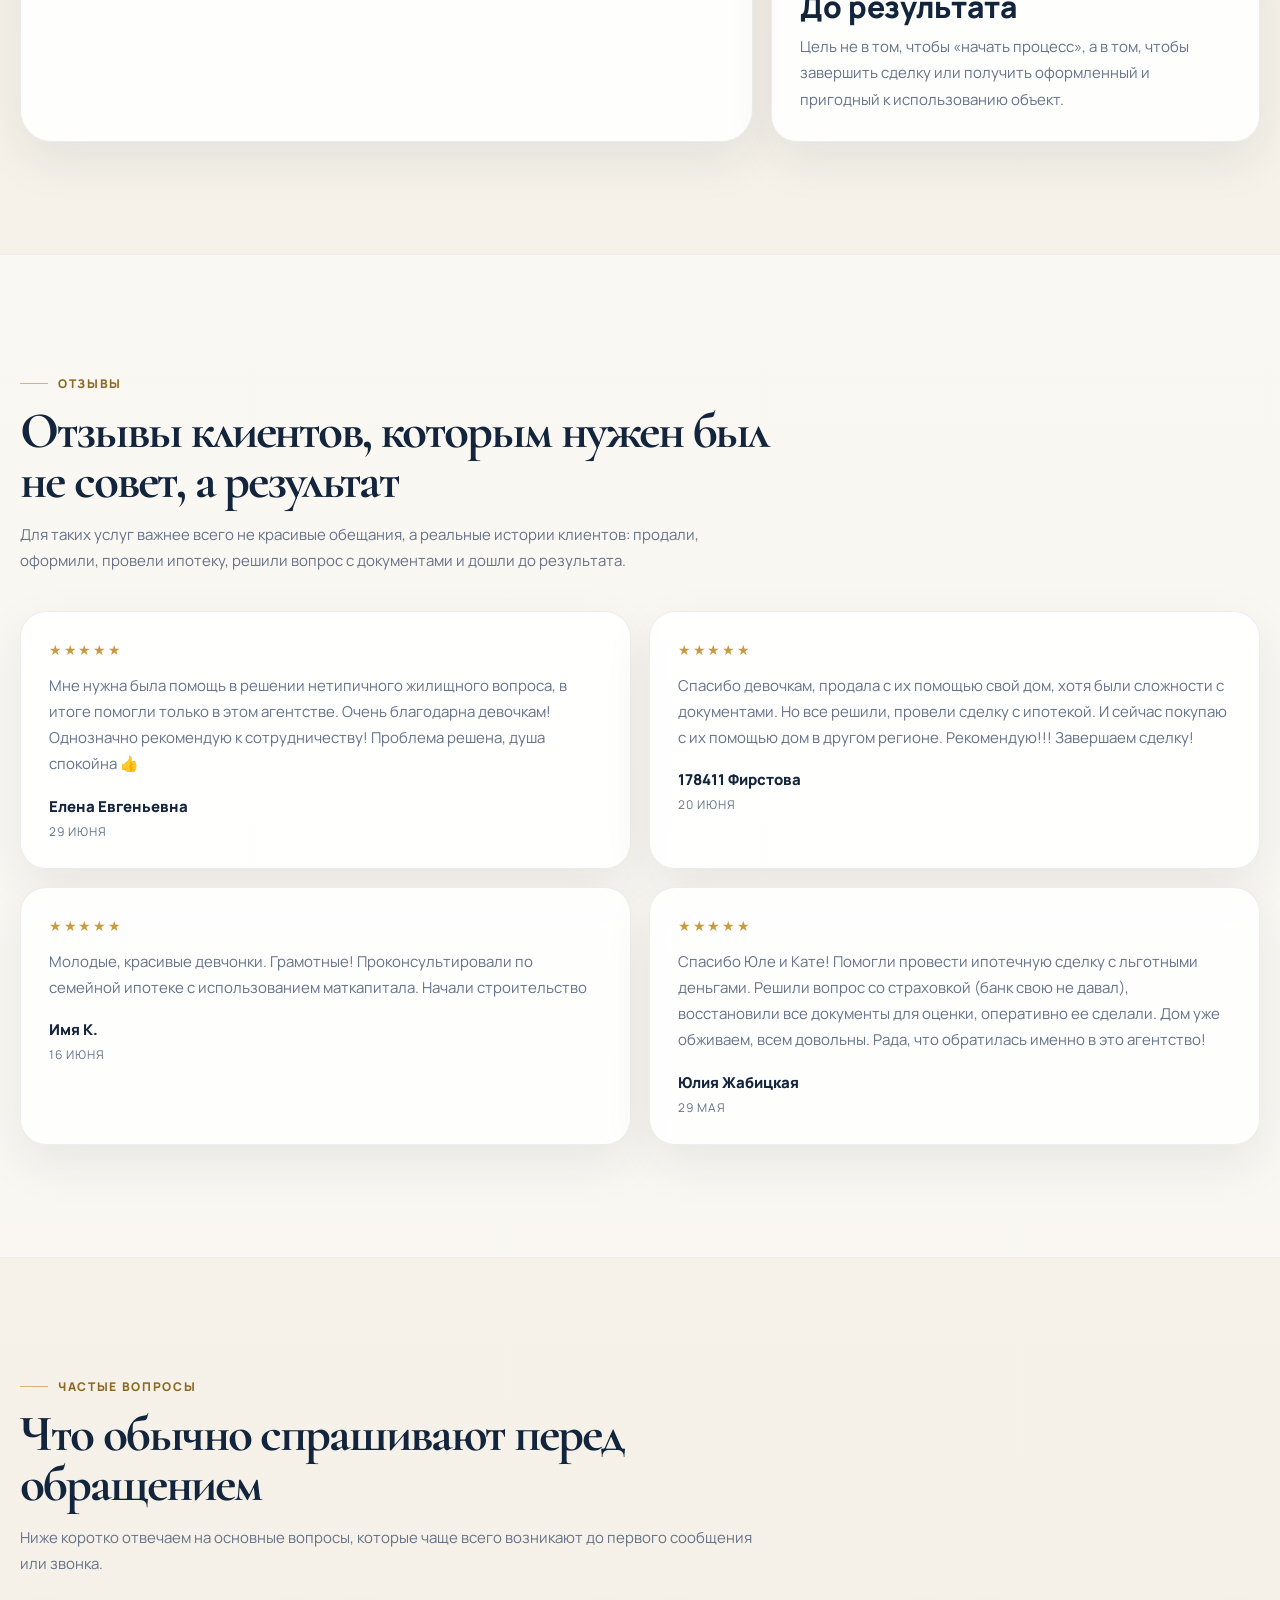
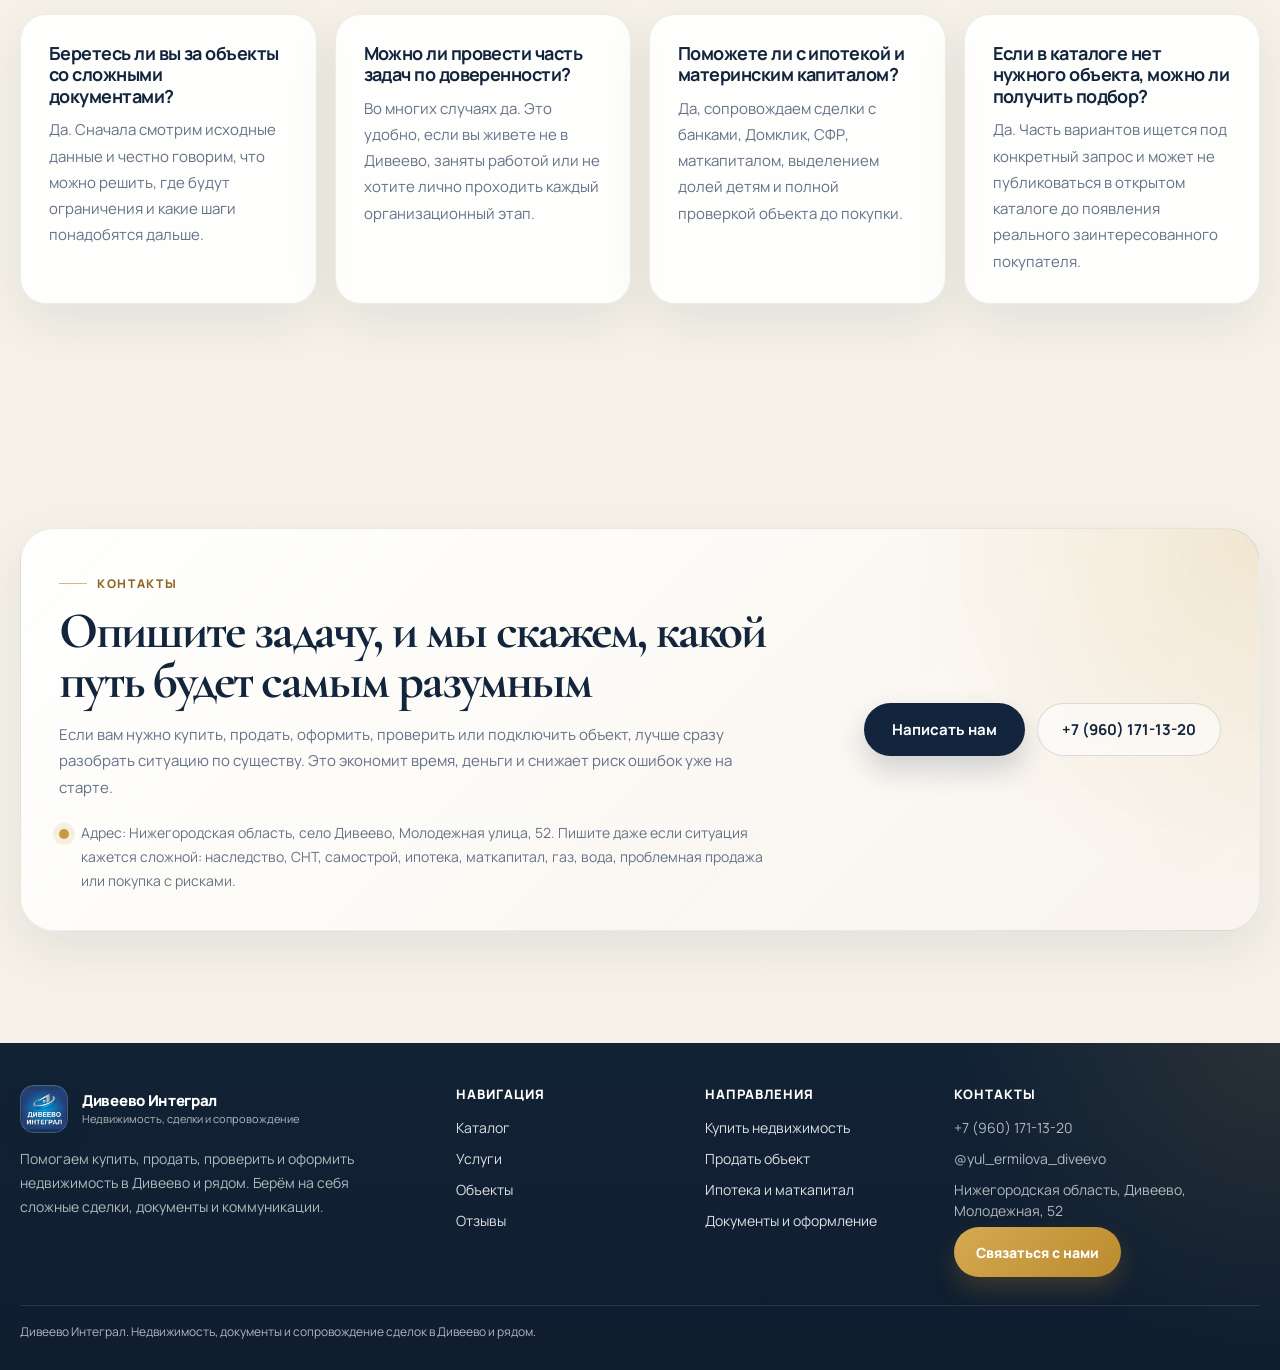
==== commit e21af626: "Add files via upload" ====
--- a/index.html
+++ b/index.html
@@ -1,838 +1,2031 @@
-<!DOCTYPE html>
+﻿<!DOCTYPE html>
 <html lang="ru">
 <head>
   <meta charset="UTF-8">
   <meta name="viewport" content="width=device-width, initial-scale=1.0">
-  <title>Дивеево Интеграл — Недвижимость и юридическое сопровождение</title>
-  <meta name="description" content="Центр недвижимости в Дивеево. Купля-продажа, документы, земля, ипотека, наследство. Ведём от первого вопроса до готового результата.">
-  <meta property="og:title" content="Дивеево Интеграл — Недвижимость под ключ">
-  <meta property="og:description" content="Покупка, продажа, ипотека, наследство, межевание — решаем любой вопрос с недвижимостью в Дивеево.">
+  <meta name="format-detection" content="telephone=no, date=no, email=no, address=no">
+  <title>Дивеево Интеграл - Недвижимость, сделки и документы в Дивеево</title>
+  <meta name="description" content="Дивеево Интеграл помогает купить, продать и оформить недвижимость в Дивеево. Сделки, документы, газификация, техплан, ипотека и материнский капитал.">
+  <meta property="og:title" content="Дивеево Интеграл - Недвижимость и сопровождение сделок">
+  <meta property="og:description" content="Купить, продать и оформить дом, квартиру или участок в Дивеево. Сопровождение сделок, документы, газ, вода, ипотека и материнский капитал.">
+  <meta property="og:type" content="website">
+  <meta property="og:locale" content="ru_RU">
   <link rel="preconnect" href="https://fonts.googleapis.com">
   <link rel="preconnect" href="https://fonts.gstatic.com" crossorigin>
-  <link href="https://fonts.googleapis.com/css2?family=Playfair+Display:wght@600;700&family=Inter:wght@300;400;500;600&display=swap" rel="stylesheet">
+  <link href="https://fonts.googleapis.com/css2?family=Manrope:wght@400;500;600;700;800&family=Cormorant+Garamond:wght@600;700&display=swap" rel="stylesheet">
   <style>
-    *, *::before, *::after { box-sizing: border-box; margin: 0; padding: 0; }
+    *, *::before, *::after { box-sizing: border-box; }
 
     :root {
-      --navy:       #182B46;
-      --navy-mid:   #223459;
-      --gold:       #C49A3A;
-      --gold-light: #E0B84E;
-      --gold-tint:  rgba(196, 154, 58, 0.10);
-      --gold-border:rgba(196, 154, 58, 0.25);
-      --bg:         #F6F4F0;
-      --card:       #FFFFFF;
-      --muted:      #6B7285;
-      --lighter:    #9CA3AF;
-      --blue-tint:  #EEF3FA;
-      --r-sm: 8px;
-      --r-md: 16px;
-      --r-lg: 24px;
+      --bg: #f5f1e8;
+      --bg-soft: #fbf8f2;
+      --paper: #ffffff;
+      --navy: #13253c;
+      --navy-2: #203754;
+      --gold: #c89b43;
+      --gold-soft: rgba(200, 155, 67, 0.14);
+      --line: rgba(19, 37, 60, 0.12);
+      --muted: #657288;
+      --text: #16263e;
+      --shadow: 0 18px 50px rgba(17, 33, 55, 0.08);
+      --radius-sm: 14px;
+      --radius-md: 24px;
+      --radius-lg: 36px;
+      --container: 1240px;
     }
 
     html { scroll-behavior: smooth; }
     body {
-      font-family: 'Inter', sans-serif;
-      background: var(--bg);
-      color: var(--navy);
+      margin: 0;
+      font-family: "Manrope", sans-serif;
+      background:
+        radial-gradient(circle at top right, rgba(200, 155, 67, 0.12), transparent 32%),
+        linear-gradient(180deg, #f8f4ec 0%, #f5f1e8 100%);
+      color: var(--text);
+      padding-top: 78px;
       overflow-x: hidden;
-      padding-top: 70px;
       -webkit-font-smoothing: antialiased;
     }
 
-    /* ─────────────────────────── NAV ─────────────────────────── */
-    nav {
+    img { display: block; max-width: 100%; }
+    a { color: inherit; }
+
+    nav.topbar {
       position: fixed;
       inset: 0 0 auto 0;
-      z-index: 200;
-      height: 70px;
-      padding: 0 48px;
+      z-index: 1000;
+      height: 78px;
       display: flex;
       align-items: center;
       justify-content: space-between;
-      background: rgba(246, 244, 240, 0.90);
-      backdrop-filter: blur(14px);
-      -webkit-backdrop-filter: blur(14px);
-      border-bottom: 1px solid rgba(196, 154, 58, 0.12);
+      padding: 0 32px;
+      background: rgba(248, 244, 236, 0.84);
+      backdrop-filter: blur(18px);
+      border-bottom: 1px solid rgba(19, 37, 60, 0.08);
     }
 
     .logo {
       display: flex;
       align-items: center;
-      gap: 11px;
+      gap: 14px;
       text-decoration: none;
-    }
+      min-width: 0;
+    }
+
     .logo-mark {
-      width: 38px; height: 38px;
+      width: 48px;
+      height: 48px;
+      border-radius: 14px;
+      overflow: hidden;
+      flex-shrink: 0;
+      position: relative;
+      padding: 2px;
+      background: linear-gradient(180deg, #21406a 0%, #173252 100%);
+      box-shadow: 0 12px 24px rgba(19, 37, 60, 0.12);
+    }
+
+    .logo-mark::after {
+      content: "";
+      position: absolute;
+      inset: 0;
+      border-radius: inherit;
+      box-shadow: inset 0 0 0 1px rgba(255, 255, 255, 0.18);
+      pointer-events: none;
+    }
+
+    .logo-mark img {
+      width: 100%;
+      height: 100%;
+      display: block;
+      object-fit: contain;
+    }
+
+    .logo-title {
+      font-size: 15px;
+      font-weight: 800;
+      line-height: 1.15;
+      letter-spacing: -0.02em;
+    }
+
+    .logo-subtitle {
+      font-size: 11px;
+      color: var(--muted);
+      margin-top: 2px;
+    }
+
+    .nav-links {
+      position: absolute;
+      left: 50%;
+      transform: translateX(-50%);
+      display: flex;
+      align-items: center;
+      gap: 26px;
+      list-style: none;
+      margin: 0;
+      padding: 0;
+    }
+
+    .nav-links a {
+      text-decoration: none;
+      color: var(--muted);
+      font-size: 14px;
+      transition: color .2s ease;
+    }
+
+    .nav-links a:hover,
+    .nav-links a:focus-visible { color: var(--navy); }
+
+    .nav-contact {
+      color: var(--navy);
+      text-decoration: none;
+      font-size: 15px;
+      font-weight: 700;
+      white-space: nowrap;
+      transition: color .2s ease;
+    }
+
+    .nav-contact:hover,
+    .nav-contact:focus-visible {
+      color: var(--gold);
+    }
+
+    .nav-side {
+      margin-left: auto;
+      display: flex;
+      align-items: center;
+      gap: 22px;
+    }
+
+    .nav-btn,
+    .btn-primary,
+    .btn-secondary {
+      display: inline-flex;
+      align-items: center;
+      justify-content: center;
+      gap: 10px;
+      border-radius: 999px;
+      text-decoration: none;
+      transition: transform .2s ease, box-shadow .2s ease, background .2s ease, border-color .2s ease;
+      font-weight: 700;
+      cursor: pointer;
+    }
+
+    .nav-btn {
+      background: linear-gradient(135deg, #d5aa52, #bb8b2d);
+      color: #fff;
+      box-shadow: 0 12px 24px rgba(187, 139, 45, 0.24);
+    }
+
+    .nav-btn {
+      padding: 12px 22px;
+      font-size: 14px;
+    }
+
+    .btn-primary {
+      background: #13253c;
+      color: #fff;
+      box-shadow: 0 14px 28px rgba(19, 37, 60, 0.18);
+      padding: 16px 28px;
+      font-size: 15px;
+    }
+
+    .btn-secondary {
+      padding: 15px 24px;
+      background: rgba(255, 255, 255, 0.55);
+      border: 1px solid rgba(19, 37, 60, 0.14);
+      color: var(--navy);
+      font-size: 15px;
+    }
+
+    .nav-btn:hover,
+    .btn-primary:hover,
+    .btn-secondary:hover {
+      transform: translateY(-2px);
+    }
+
+    .btn-secondary:hover {
+      background: #fff;
+      border-color: rgba(19, 37, 60, 0.22);
+    }
+
+    .burger {
+      display: none;
+      width: 44px;
+      height: 44px;
+      border: 0;
+      background: transparent;
+      padding: 0;
+      cursor: pointer;
+      position: relative;
+    }
+
+    .burger span {
+      position: absolute;
+      left: 11px;
+      right: 11px;
+      height: 2px;
       background: var(--navy);
-      border-radius: 9px;
-      display: flex; align-items: center; justify-content: center;
-      flex-shrink: 0;
-    }
-    .logo-mark svg { width: 20px; height: 20px; }
-    .logo-name { font-size: 15px; font-weight: 600; color: var(--navy); letter-spacing: -0.02em; line-height: 1.2; }
-    .logo-sub  { font-size: 11px; color: var(--muted); letter-spacing: 0.01em; }
-
-    .nav-links { display: flex; align-items: center; gap: 28px; list-style: none; }
-    .nav-links a { font-size: 14px; color: var(--muted); text-decoration: none; transition: color .2s; }
-    .nav-links a:hover { color: var(--navy); }
-
-    .nav-btn {
-      background: var(--gold);
-      color: #fff;
-      padding: 9px 22px;
-      border-radius: var(--r-sm);
-      font-size: 14px; font-weight: 500;
-      text-decoration: none;
-      transition: background .2s, transform .2s, box-shadow .2s;
-    }
-    .nav-btn:hover {
-      background: var(--gold-light);
-      transform: translateY(-1px);
-      box-shadow: 0 6px 18px rgba(196,154,58,.35);
-    }
-
-    /* burger */
-    .burger { display: none; flex-direction: column; gap: 5px; cursor: pointer; padding: 8px; }
-    .burger span { display: block; width: 22px; height: 2px; background: var(--navy); border-radius: 2px; transition: all .28s; }
-
-    /* mobile drawer */
+      border-radius: 999px;
+      transition: .24s ease;
+    }
+
+    .burger span:nth-child(1) { top: 14px; }
+    .burger span:nth-child(2) { top: 21px; }
+    .burger span:nth-child(3) { top: 28px; }
+
     .drawer {
       display: none;
       position: fixed;
-      inset: 70px 0 0 0;
-      z-index: 190;
-      background: var(--bg);
-      padding: 36px 32px 40px;
-      flex-direction: column;
-      gap: 0;
-      transform: translateX(100%);
-      transition: transform .35s cubic-bezier(.4,0,.2,1);
-    }
-    .drawer.open { transform: translateX(0); }
+      inset: 78px 16px auto 16px;
+      z-index: 999;
+      background: rgba(255, 255, 255, 0.96);
+      border: 1px solid rgba(19, 37, 60, 0.08);
+      border-radius: 24px;
+      padding: 18px;
+      box-shadow: var(--shadow);
+      transform: translateY(-12px);
+      opacity: 0;
+      pointer-events: none;
+      transition: .24s ease;
+    }
+
+    .drawer.open {
+      transform: translateY(0);
+      opacity: 1;
+      pointer-events: auto;
+    }
+
     .drawer a {
-      font-size: 20px; font-weight: 500; color: var(--navy);
-      text-decoration: none; padding: 14px 0;
-      border-bottom: 1px solid rgba(24,43,70,.08);
-    }
-    .drawer-cta {
-      margin-top: 32px;
-      background: var(--navy); color: #fff;
-      border-radius: var(--r-sm); text-align: center;
-      padding: 17px; font-size: 16px; font-weight: 600;
-    }
-
-    /* ─────────────────────────── HERO ─────────────────────────── */
+      display: block;
+      padding: 14px 8px;
+      text-decoration: none;
+      font-weight: 600;
+      border-bottom: 1px solid rgba(19, 37, 60, 0.08);
+    }
+
+    .drawer a:last-child { border-bottom: 0; }
+    .drawer .drawer-cta {
+      margin-top: 14px;
+      text-align: center;
+      border-bottom: 0;
+      padding: 14px 18px;
+      color: #fff;
+      background: var(--navy);
+      border-radius: 999px;
+    }
+
     .hero {
-      min-height: calc(100svh - 70px);
-      padding-top: 0;
-      display: flex;
-      align-items: stretch;
       position: relative;
-      overflow: visible;
-    }
-
-    /* ambient glow */
+      min-height: 100svh;
+      display: flex;
+      align-items: center;
+      overflow: hidden;
+      margin-top: -78px;
+      padding-top: 78px;
+    }
+
     .hero::before {
-      content: '';
+      content: "";
       position: absolute;
-      top: -120px; right: -180px;
-      width: 640px; height: 640px;
-      background: radial-gradient(circle, rgba(196,154,58,.07) 0%, transparent 68%);
+      right: -140px;
+      top: -120px;
+      width: 520px;
+      height: 520px;
       border-radius: 50%;
+      background: radial-gradient(circle, rgba(200, 155, 67, 0.22), transparent 66%);
       pointer-events: none;
     }
 
+    .container,
     .hero-wrap {
-      max-width: 1240px;
+      width: min(var(--container), calc(100% - 40px));
       margin: 0 auto;
-      width: 100%;
-      min-height: calc(100svh - 70px);
-      padding: 0 48px;
+    }
+
+    .hero-wrap {
       display: grid;
-      grid-template-columns: 1.02fr 0.98fr;
-      gap: 48px;
+      grid-template-columns: minmax(0, 1.02fr) minmax(360px, 0.98fr);
+      gap: 44px;
       align-items: center;
-      padding-top: 24px;
-      padding-bottom: 24px;
-    }
-
-    /* ── LEFT ── */
+      min-height: 100%;
+      padding: 24px 0 28px;
+    }
+
     .eyebrow {
       display: inline-flex;
       align-items: center;
-      gap: 8px;
-      background: var(--gold-tint);
-      border: 1px solid var(--gold-border);
-      color: #8A6820;
-      padding: 5px 14px 5px 10px;
-      border-radius: 100px;
-      font-size: 11.5px; font-weight: 500;
-      letter-spacing: .05em; text-transform: uppercase;
-      margin-bottom: 24px;
-    }
+      gap: 10px;
+      margin-bottom: 22px;
+      padding: 8px 14px;
+      border-radius: 999px;
+      background: var(--gold-soft);
+      border: 1px solid rgba(200, 155, 67, 0.22);
+      font-size: 12px;
+      font-weight: 700;
+      color: #7a5a1f;
+      text-transform: uppercase;
+      letter-spacing: 0.08em;
+    }
+
     .eyebrow-dot {
-      width: 6px; height: 6px;
+      width: 7px;
+      height: 7px;
+      border-radius: 50%;
       background: var(--gold);
-      border-radius: 50%;
+      display: block;
+    }
+
+    h1, h2 {
+      margin: 0;
+      letter-spacing: -0.04em;
+      color: var(--navy);
     }
 
     h1 {
-      font-family: 'Playfair Display', serif;
-      font-size: clamp(34px, 3.2vw, 46px);
+      font-family: "Cormorant Garamond", serif;
+      font-size: clamp(44px, 5vw, 62px);
+      line-height: 0.92;
+      margin-bottom: 16px;
+      max-width: 700px;
+    }
+
+    .hero-left {
+      display: flex;
+      flex-direction: column;
+      justify-content: center;
+      min-height: 100%;
+    }
+
+    .hero-accent {
+      display: inline-block;
+      color: #9f7428;
+      letter-spacing: -0.03em;
+    }
+
+    .lead {
+      margin: 0;
+      font-size: 15px;
+      line-height: 1.62;
+      color: var(--muted);
+      max-width: 610px;
+    }
+
+    .chips,
+    .hero-tags {
+      display: flex;
+      flex-wrap: wrap;
+      gap: 10px;
+    }
+
+    .chips {
+      gap: 12px 22px;
+      margin: 18px 0 24px;
+      max-width: 650px;
+    }
+
+    .chip,
+    .hero-tag {
+      display: inline-flex;
+      align-items: center;
+      padding: 0;
+      border-radius: 0;
+      background: transparent;
+      border: 0;
+      color: var(--muted);
+      font-size: 12px;
       font-weight: 700;
-      line-height: 1.08;
-      letter-spacing: -.025em;
+    }
+
+    .ctas {
+      display: flex;
+      flex-wrap: wrap;
+      gap: 14px;
+      margin: 0;
+    }
+
+    .hero-trust {
+      display: grid;
+      grid-template-columns: repeat(3, minmax(0, 1fr));
+      gap: 14px;
+      max-width: 700px;
+      margin-top: 18px;
+      padding-top: 16px;
+      border-top: 1px solid rgba(19, 37, 60, 0.08);
+    }
+
+    .hero-trust-item {
+      display: flex;
+      align-items: flex-start;
+      gap: 10px;
+      min-width: 0;
+    }
+
+    .hero-trust-icon {
+      width: 28px;
+      height: 28px;
+      flex-shrink: 0;
+      display: grid;
+      place-items: center;
+      border-radius: 10px;
+      background: rgba(200, 155, 67, 0.12);
+      color: #b6862c;
+    }
+
+    .hero-trust-value {
       color: var(--navy);
-      margin-bottom: 16px;
-    }
-    .underlined {
-      position: relative;
-      display: inline;
-    }
-    .underlined::after {
-      content: '';
-      position: absolute;
-      bottom: -3px; left: 0; right: 0;
-      height: 3px;
-      background: var(--gold);
-      border-radius: 2px;
-    }
-
-    .lead {
-      font-size: 15.5px;
-      line-height: 1.56;
+      font-size: 14px;
+      font-weight: 800;
+      line-height: 1.2;
+    }
+
+    .hero-trust-label {
+      margin-top: 2px;
       color: var(--muted);
-      margin-bottom: 24px;
-      max-width: 560px;
-    }
-
-    /* chips */
-    .chips { display: flex; flex-wrap: wrap; gap: 8px; margin-bottom: 22px; }
-    .chip {
-      background: var(--blue-tint);
-      color: var(--navy);
-      padding: 5px 13px;
-      border-radius: 100px;
-      font-size: 12.5px;
-    }
-
-    /* CTAs */
-    .ctas { display: flex; align-items: center; gap: 14px; margin-bottom: 24px; }
-    .btn-dark {
-      display: inline-flex; align-items: center; gap: 8px;
-      background: var(--navy); color: #fff;
-      padding: 15px 30px;
-      border-radius: var(--r-sm);
-      font-size: 15px; font-weight: 500;
-      text-decoration: none;
-      transition: background .22s, transform .22s, box-shadow .22s;
-    }
-    .btn-dark:hover {
-      background: var(--navy-mid);
-      transform: translateY(-2px);
-      box-shadow: 0 10px 28px rgba(24,43,70,.22);
-    }
-    .btn-ghost {
-      display: inline-flex; align-items: center; gap: 7px;
-      background: transparent; color: var(--navy);
-      padding: 15px 22px;
-      border-radius: var(--r-sm);
-      font-size: 15px; font-weight: 500;
-      text-decoration: none;
-      border: 1px solid rgba(24,43,70,.2);
-      transition: border-color .2s, background .2s;
-    }
-    .btn-ghost:hover { border-color: var(--navy); background: rgba(24,43,70,.04); }
-
-    /* trust bar */
-    .trust {
-      display: flex; align-items: center; gap: 20px;
-      padding-top: 16px;
-      border-top: 1px solid rgba(24,43,70,.09);
-    }
-    .trust-item { display: flex; align-items: center; gap: 9px; }
-    .trust-icon {
-      width: 34px; height: 34px;
-      background: var(--gold-tint);
-      border-radius: 8px;
-      display: flex; align-items: center; justify-content: center;
-      flex-shrink: 0;
-    }
-    .trust-val { font-size: 14px; font-weight: 600; color: var(--navy); line-height: 1.2; }
-    .trust-lbl { font-size: 11px; color: var(--muted); }
-    .trust-sep { width: 1px; height: 30px; background: rgba(24,43,70,.11); }
-
-    /* ── RIGHT ── */
+      font-size: 11px;
+      line-height: 1.35;
+    }
+
     .hero-right {
       position: relative;
-      padding: 20px 24px 132px 0;
-      transform: scale(1.08);
-      transform-origin: center right;
-    }
-
-    /* decorative ring */
-    .ring {
-      position: absolute;
-      top: -10px; left: -30px;
-      width: 140px; height: 140px;
-      border: 2px solid rgba(196,154,58,.15);
-      border-radius: 50%;
-      pointer-events: none;
-    }
-
-    /* dot grid */
+      display: grid;
+      justify-items: end;
+      align-self: stretch;
+      padding: 18px 0 44px 52px;
+    }
+
+    .ring,
     .dots {
       position: absolute;
-      bottom: -10px; right: 5px;
-      width: 108px; height: 108px;
-      background-image: radial-gradient(circle, rgba(196,154,58,.28) 1.5px, transparent 1.5px);
-      background-size: 15px 15px;
       pointer-events: none;
     }
 
-    /* main card */
+    .ring {
+      width: 430px;
+      height: 430px;
+      border-radius: 50%;
+      border: 1px solid rgba(200, 155, 67, 0.18);
+      top: -8px;
+      left: 12px;
+    }
+
+    .dots {
+      width: 140px;
+      height: 140px;
+      background-image: radial-gradient(rgba(19, 37, 60, 0.18) 1px, transparent 1px);
+      background-size: 14px 14px;
+      left: 0;
+      bottom: 16px;
+      opacity: .55;
+    }
+
     .card-main {
-      background: var(--card);
-      border-radius: var(--r-lg);
+      position: relative;
+      z-index: 2;
+      width: min(100%, 540px);
       overflow: hidden;
-      box-shadow: 0 24px 64px rgba(24,43,70,.13), 0 4px 14px rgba(24,43,70,.06);
+      border-radius: 28px;
+      background: var(--paper);
+      border: 1px solid rgba(19, 37, 60, 0.08);
+      box-shadow: var(--shadow);
+    }
+
+    .card-img {
       position: relative;
-    }
-
-    .card-img {
-      height: 248px;
+      min-height: 300px;
       background:
-        linear-gradient(140deg, rgba(24,43,70,.48) 0%, rgba(34,52,89,.38) 45%, rgba(30,61,98,.28) 75%, rgba(22,36,57,.52) 100%),
-        url('XXL.jpg');
-      background-size: cover;
-      background-position: center;
+        linear-gradient(180deg, rgba(8, 15, 25, 0.08), rgba(8, 15, 25, 0.62)),
+        url("XXL.jpg") center/cover no-repeat;
+      display: flex;
+      align-items: flex-end;
+      padding: 20px;
+      color: #fff;
+    }
+
+    .card-badge {
+      position: absolute;
+      left: 18px;
+      top: 16px;
+      background: rgba(213, 170, 82, 0.92);
+      color: #fff;
+      padding: 7px 12px;
+      border-radius: 999px;
+      font-size: 11px;
+      font-weight: 800;
+    }
+
+    .card-title {
+      font-family: "Cormorant Garamond", serif;
+      font-size: clamp(24px, 2.3vw, 34px);
+      line-height: 0.98;
+      margin-bottom: 8px;
+      max-width: 280px;
+    }
+
+    .card-price {
+      font-size: 17px;
+      font-weight: 800;
+      color: #f2cc73;
+    }
+
+    .card-body {
+      padding: 16px;
+    }
+
+    .card-loc {
+      display: inline-flex;
+      align-items: center;
+      gap: 8px;
+      color: var(--muted);
+      font-size: 11px;
+      margin-bottom: 12px;
+    }
+
+    .card-feats {
+      display: grid;
+      grid-template-columns: repeat(2, minmax(0, 1fr));
+      gap: 8px;
+      margin-bottom: 10px;
+    }
+
+    .feat {
+      padding: 10px 11px;
+      border-radius: 14px;
+      background: var(--bg-soft);
+      border: 1px solid rgba(19, 37, 60, 0.06);
+      font-size: 11px;
+      line-height: 1.35;
+      color: var(--navy);
+    }
+
+    .card-footnote {
+      display: flex;
+      align-items: center;
+      gap: 8px;
+      padding: 10px 12px;
+      border-radius: 14px;
+      background: rgba(200, 155, 67, 0.08);
+      border: 1px solid rgba(200, 155, 67, 0.12);
+      color: #9d7426;
+      font-size: 11px;
+      font-weight: 700;
+    }
+
+    .hero-mini-stat,
+    .hero-mini-review {
+      position: absolute;
+      z-index: 3;
+      border-radius: 22px;
+      box-shadow: var(--shadow);
+    }
+
+    .hero-mini-stat {
+      top: 32px;
+      right: -22px;
+      width: 138px;
+      padding: 18px 16px;
+      background: #1b3150;
+      color: #fff;
+    }
+
+    .hero-mini-stat strong {
+      display: block;
+      font-size: 32px;
+      line-height: 1;
+      margin-bottom: 6px;
+      font-weight: 800;
+    }
+
+    .hero-mini-stat span {
+      display: block;
+      font-size: 12px;
+      line-height: 1.35;
+      color: rgba(255, 255, 255, 0.82);
+    }
+
+    .hero-mini-review {
+      left: 6px;
+      bottom: -28px;
+      width: 176px;
+      padding: 12px 14px;
+      background: rgba(255, 255, 255, 0.96);
+      border: 1px solid rgba(19, 37, 60, 0.08);
+    }
+
+    .hero-mini-stars {
+      color: #c89b43;
+      font-size: 12px;
+      letter-spacing: 0.08em;
+      margin-bottom: 6px;
+    }
+
+    .hero-mini-text {
+      font-size: 11px;
+      line-height: 1.45;
+      color: var(--navy);
+      margin-bottom: 6px;
+    }
+
+    .hero-mini-author {
+      font-size: 10px;
+      line-height: 1.35;
+      color: var(--muted);
+    }
+
+    .section-shell {
+      padding: 112px 0;
       position: relative;
+    }
+
+    .section-alt {
+      background: rgba(255, 255, 255, 0.42);
+      border-top: 1px solid rgba(19, 37, 60, 0.05);
+      border-bottom: 1px solid rgba(19, 37, 60, 0.05);
+    }
+
+    .section-head {
+      max-width: 760px;
+      margin-bottom: 36px;
+    }
+
+    .section-kicker {
+      display: inline-flex;
+      align-items: center;
+      gap: 10px;
+      margin-bottom: 14px;
+      font-size: 12px;
+      font-weight: 800;
+      letter-spacing: 0.14em;
+      text-transform: uppercase;
+      color: #8d6924;
+    }
+
+    .section-kicker::before {
+      content: "";
+      width: 28px;
+      height: 1px;
+      background: rgba(200, 155, 67, 0.7);
+    }
+
+    h2 {
+      font-family: "Cormorant Garamond", serif;
+      font-size: clamp(34px, 4vw, 52px);
+      line-height: 0.98;
+      margin-bottom: 16px;
+    }
+
+    .section-head p,
+    .panel p,
+    .service-card p,
+    .review-card p,
+    .process-card p,
+    .info-card p,
+    .cta-copy p {
+      margin: 0;
+      color: var(--muted);
+      line-height: 1.75;
+      font-size: 15px;
+    }
+
+    .entry-grid {
+      display: grid;
+      grid-template-columns: repeat(4, minmax(0, 1fr));
+      gap: 16px;
+    }
+
+    .entry-card {
+      display: flex;
+      flex-direction: column;
+      gap: 14px;
+      min-height: 100%;
+      padding: 24px;
+      border-radius: 24px;
+      text-decoration: none;
+      background: rgba(255, 255, 255, 0.88);
+      border: 1px solid rgba(19, 37, 60, 0.08);
+      box-shadow: var(--shadow);
+      transition: transform .2s ease, border-color .2s ease, box-shadow .2s ease;
+    }
+
+    .entry-card:hover,
+    .entry-card:focus-visible {
+      transform: translateY(-3px);
+      border-color: rgba(200, 155, 67, 0.3);
+      box-shadow: 0 20px 44px rgba(17, 33, 55, 0.1);
+    }
+
+    .entry-top {
+      display: flex;
+      align-items: center;
+      justify-content: space-between;
+      gap: 12px;
+    }
+
+    .entry-icon {
+      width: 44px;
+      height: 44px;
+      border-radius: 14px;
+      display: grid;
+      place-items: center;
+      background: var(--gold-soft);
+      color: #9d7426;
+    }
+
+    .entry-link {
+      color: #9d7426;
+      font-size: 13px;
+      font-weight: 800;
+      letter-spacing: 0.04em;
+      white-space: nowrap;
+    }
+
+    .entry-card h3 {
+      margin: 0;
+      font-size: 22px;
+      line-height: 1.15;
+      letter-spacing: -0.03em;
+      color: var(--navy);
+    }
+
+    .entry-card p {
+      margin: 0;
+      color: var(--muted);
+      font-size: 14px;
+      line-height: 1.65;
+    }
+
+    .cards-grid,
+    .services-grid,
+    .reviews-grid {
+      display: grid;
+      grid-template-columns: repeat(3, minmax(0, 1fr));
+      gap: 18px;
+    }
+
+    .services-grid.four-col {
+      grid-template-columns: repeat(4, minmax(0, 1fr));
+    }
+
+    #reviews .reviews-grid {
+      grid-template-columns: repeat(2, minmax(0, 1fr));
+    }
+
+    .service-card,
+    .review-card,
+    .process-card,
+    .info-card,
+    .panel,
+    .cta-panel {
+      background: rgba(255, 255, 255, 0.88);
+      border: 1px solid rgba(19, 37, 60, 0.08);
+      box-shadow: var(--shadow);
+    }
+
+    .service-card,
+    .review-card,
+    .process-card,
+    .info-card {
+      border-radius: 26px;
+      padding: 28px;
+    }
+
+    .service-icon {
+      width: 44px;
+      height: 44px;
+      border-radius: 14px;
+      display: grid;
+      place-items: center;
+      background: var(--gold-soft);
+      color: #7a5a1f;
+      font-size: 15px;
+      font-weight: 800;
+      margin-bottom: 18px;
+    }
+
+    .service-card h3,
+    .review-card h3,
+    .process-card h3,
+    .panel h3 {
+      margin: 0 0 12px;
+      font-size: 21px;
+      line-height: 1.2;
+      letter-spacing: -0.03em;
+      color: var(--navy);
+    }
+
+    .service-list,
+    .tag-list {
+      display: flex;
+      flex-wrap: wrap;
+      gap: 9px;
+      margin-top: 18px;
+    }
+
+    .service-list span,
+    .tag-list span {
+      padding: 8px 11px;
+      border-radius: 999px;
+      background: var(--bg-soft);
+      border: 1px solid rgba(19, 37, 60, 0.07);
+      font-size: 12px;
+      color: var(--muted);
+      line-height: 1.35;
+    }
+
+    .facts-grid {
+      display: grid;
+      grid-template-columns: minmax(0, 1.2fr) minmax(300px, 0.8fr);
+      gap: 18px;
+    }
+
+    .panel {
+      border-radius: 32px;
+      padding: 32px;
+    }
+
+    .bullet-list {
+      display: grid;
+      gap: 14px;
+      margin-top: 24px;
+    }
+
+    .bullet-item {
+      display: flex;
+      gap: 12px;
+      align-items: flex-start;
+      color: var(--navy);
+      line-height: 1.65;
+      font-size: 15px;
+    }
+
+    .bullet-dot {
+      width: 10px;
+      height: 10px;
+      margin-top: 8px;
+      flex-shrink: 0;
+      border-radius: 50%;
+      background: var(--gold);
+      box-shadow: 0 0 0 6px rgba(200, 155, 67, 0.14);
+    }
+
+    .stats-col {
+      display: grid;
+      gap: 18px;
+    }
+
+    .info-label {
+      font-size: 12px;
+      font-weight: 800;
+      letter-spacing: 0.12em;
+      text-transform: uppercase;
+      color: #8d6924;
+      margin-bottom: 10px;
+    }
+
+    .info-value {
+      font-size: 30px;
+      line-height: 1;
+      font-weight: 800;
+      margin-bottom: 12px;
+      color: var(--navy);
+    }
+
+    .property-card {
+      padding: 0;
       overflow: hidden;
-    }
-    /* SVG-style monastery silhouette via CSS */
-    .card-img::after {
-      content: '';
-      position: absolute;
-      inset: 0;
+      height: 100%;
+      display: flex;
+      flex-direction: column;
+    }
+
+    .property-media {
+      min-height: 220px;
+      padding: 20px;
+      display: flex;
+      align-items: flex-start;
+      justify-content: space-between;
+      background: linear-gradient(180deg, rgba(17, 31, 48, 0.16), rgba(17, 31, 48, 0.52));
+      color: #fff;
+      position: relative;
+    }
+
+    .property-media.photo-1 {
       background:
-        radial-gradient(ellipse 28px 48px at 28% 68%, rgba(196,154,58,.28) 0%, transparent 100%),
-        radial-gradient(ellipse 22px 38px at 50% 62%, rgba(196,154,58,.22) 0%, transparent 100%),
-        radial-gradient(ellipse 16px 28px at 72% 72%, rgba(196,154,58,.18) 0%, transparent 100%),
-        linear-gradient(to top, rgba(24,43,70,.85) 0%, transparent 55%);
-    }
-
-    .card-badge {
-      position: absolute; top: 14px; left: 14px; z-index: 2;
-      background: var(--gold); color: #fff;
-      padding: 4px 11px; border-radius: 100px;
-      font-size: 11px; font-weight: 500;
-    }
-
-    .card-img-text {
-      position: absolute; bottom: 18px; left: 18px; right: 18px; z-index: 2;
-    }
-    .card-title {
-      font-family: 'Playfair Display', serif;
-      font-size: 18px; font-weight: 600; color: #fff;
-      line-height: 1.3; margin-bottom: 4px;
-    }
-    .card-price {
-      font-size: 22px; font-weight: 700;
-      color: #E8C96B;
-    }
-
-    .card-body { padding: 20px 22px 30px; }
-
-    .card-loc {
-      display: flex; align-items: center; gap: 5px;
-      font-size: 12.5px; color: var(--muted);
-      margin-bottom: 15px;
-    }
-
-    .card-feats {
-      display: grid; grid-template-columns: 1fr 1fr;
-      gap: 9px; margin-bottom: 18px;
-    }
-    .feat {
-      display: flex; align-items: center; gap: 7px;
-      font-size: 12.5px; color: var(--muted);
-    }
-    .feat-ico {
-      width: 26px; height: 26px;
-      background: var(--blue-tint);
-      border-radius: 6px;
-      display: flex; align-items: center; justify-content: center;
-      flex-shrink: 0;
-    }
-
-    .card-seal {
-      display: flex; align-items: center; gap: 6px;
-      background: var(--gold-tint);
-      border: 1px solid var(--gold-border);
-      border-radius: var(--r-sm);
-      padding: 9px 13px;
-      font-size: 12px; font-weight: 500; color: #7A5C14;
-    }
-
-    /* floating cards */
-    .float-review {
-      position: absolute;
-      bottom: 0;
-      left: -44px;
-      background: var(--card);
-      border-radius: var(--r-md);
-      padding: 14px 18px;
-      box-shadow: 0 12px 36px rgba(24,43,70,.13);
-      width: 206px;
-      z-index: 3;
-      animation: floatY 5s ease-in-out infinite;
-    }
-    .float-stars { font-size: 13px; color: var(--gold); margin-bottom: 4px; }
-    .float-text  { font-size: 12px; font-weight: 500; color: var(--navy); line-height: 1.4; margin-bottom: 5px; }
-    .float-auth  { font-size: 11px; color: var(--muted); }
-
-    .float-stat {
-      position: absolute;
-      top: 26px; right: -44px;
-      background: var(--navy); color: #fff;
-      border-radius: var(--r-md);
-      padding: 16px 18px;
-      box-shadow: 0 12px 36px rgba(24,43,70,.28);
-      text-align: center;
-      animation: floatY 5s 2.5s ease-in-out infinite;
-    }
-    .stat-num {
-      font-family: 'Playfair Display', serif;
-      font-size: 28px; font-weight: 700;
-      color: #E8C96B; line-height: 1;
-      margin-bottom: 4px;
-    }
-    .stat-lbl { font-size: 11px; color: rgba(255,255,255,.58); max-width: 76px; line-height: 1.3; }
-
-    @keyframes floatY {
-      0%, 100% { transform: translateY(0); }
-      50%       { transform: translateY(-8px); }
-    }
-
-    /* scroll hint */
-    .scroll-hint {
-      position: absolute;
-      bottom: 28px; left: 50%;
-      transform: translateX(-50%);
-      display: flex; flex-direction: column; align-items: center; gap: 8px;
-      color: var(--muted); font-size: 11.5px; letter-spacing: .03em;
-    }
-    .scroll-line {
-      width: 1px; height: 36px;
-      background: linear-gradient(to bottom, rgba(24,43,70,.3), transparent);
-      animation: scrollBlink 2.2s ease-in-out infinite;
-    }
-    @keyframes scrollBlink {
-      0%, 100% { opacity: .25; }
-      50%       { opacity: 1; }
-    }
-
-    /* ── entrance animations ── */
-    @keyframes fadeUp   { from { opacity:0; transform:translateY(22px); } to { opacity:1; transform:translateY(0); } }
-    @keyframes scaleIn  { from { opacity:0; transform:scale(.93);       } to { opacity:1; transform:scale(1);    } }
-
-    .eyebrow { animation: fadeUp .55s .05s both; }
-    h1       { animation: fadeUp .55s .12s both; }
-    .lead    { animation: fadeUp .55s .19s both; }
-    .chips   { animation: fadeUp .55s .26s both; }
-    .ctas    { animation: fadeUp .55s .33s both; }
-    .trust   { animation: fadeUp .55s .40s both; }
-    .hero-right { animation: scaleIn .7s .18s both; }
-
-    /* ─────────────────────────── RESPONSIVE ─────────────────────────── */
-    @media (max-width: 1060px) {
-      .float-stat   { right: -20px; }
-      .float-review { left: -16px; }
-    }
-
-    @media (max-height: 940px) and (min-width: 881px) {
-      .hero {
-        min-height: calc(100svh - 70px);
-        padding-top: 0;
+        linear-gradient(140deg, rgba(24, 43, 70, 0.18), rgba(24, 43, 70, 0.74)),
+        linear-gradient(135deg, #8399b2, #42566f);
+    }
+
+    .property-media.photo-2 {
+      background:
+        linear-gradient(140deg, rgba(24, 43, 70, 0.2), rgba(24, 43, 70, 0.72)),
+        linear-gradient(135deg, #7692b1, #2c425b);
+    }
+
+    .property-media.photo-3 {
+      background:
+        linear-gradient(140deg, rgba(24, 43, 70, 0.16), rgba(24, 43, 70, 0.72)),
+        linear-gradient(135deg, #9da18d, #4e5f50);
+    }
+
+    .property-badge {
+      padding: 8px 11px;
+      border-radius: 999px;
+      background: rgba(255, 255, 255, 0.88);
+      color: var(--navy);
+      font-size: 11px;
+      font-weight: 800;
+      text-transform: uppercase;
+      letter-spacing: 0.08em;
+    }
+
+    .property-price {
+      align-self: flex-end;
+      padding: 10px 14px;
+      border-radius: 999px;
+      background: rgba(17, 31, 48, 0.58);
+      font-size: 14px;
+      font-weight: 800;
+      backdrop-filter: blur(12px);
+    }
+
+    .property-copy {
+      padding: 24px 24px 26px;
+      display: flex;
+      flex-direction: column;
+      flex: 1;
+      gap: 16px;
+    }
+
+    .property-copy h3 {
+      margin: 0;
+      font-size: 22px;
+    }
+
+    .property-copy p,
+    .property-meta {
+      margin: 0;
+    }
+
+    .property-meta {
+      display: flex;
+      flex-wrap: wrap;
+      gap: 8px;
+    }
+
+    .property-meta span {
+      padding: 8px 11px;
+      border-radius: 999px;
+      background: var(--bg-soft);
+      font-size: 12px;
+      color: var(--muted);
+      border: 1px solid rgba(19, 37, 60, 0.07);
+    }
+
+    .catalog-card-actions {
+      margin-top: auto;
+      padding-top: 6px;
+    }
+
+    .process-grid {
+      display: grid;
+      grid-template-columns: repeat(4, minmax(0, 1fr));
+      gap: 18px;
+    }
+
+    .process-step {
+      width: 48px;
+      height: 48px;
+      border-radius: 16px;
+      display: grid;
+      place-items: center;
+      background: var(--navy);
+      color: #fff;
+      font-size: 18px;
+      font-weight: 800;
+      margin-bottom: 18px;
+    }
+
+    .review-stars {
+      font-size: 14px;
+      letter-spacing: 0.12em;
+      color: var(--gold);
+      margin-bottom: 14px;
+    }
+
+    .review-author {
+      margin-top: 18px;
+      font-size: 15px;
+      font-weight: 800;
+      color: var(--navy);
+    }
+
+    .review-source {
+      margin-top: 6px;
+      font-size: 12px;
+      color: var(--muted);
+      text-transform: uppercase;
+      letter-spacing: 0.08em;
+    }
+
+    .faq-item h3 {
+      margin-bottom: 10px;
+      font-size: 18px;
+    }
+
+    .cta-panel {
+      border-radius: 34px;
+      padding: 38px;
+      display: grid;
+      grid-template-columns: minmax(0, 1fr) auto;
+      gap: 24px;
+      align-items: center;
+      background:
+        radial-gradient(circle at top right, rgba(200, 155, 67, 0.18), transparent 28%),
+        linear-gradient(135deg, rgba(255, 255, 255, 0.95), rgba(248, 244, 236, 0.92));
+    }
+
+    .cta-copy {
+      max-width: 720px;
+    }
+
+    .cta-actions {
+      display: flex;
+      flex-wrap: wrap;
+      gap: 12px;
+      justify-content: flex-end;
+    }
+
+    .mini-note {
+      display: flex;
+      align-items: flex-start;
+      gap: 12px;
+      margin-top: 20px;
+      color: var(--muted);
+      font-size: 14px;
+      line-height: 1.7;
+    }
+
+    .footer-note {
+      margin-top: 16px;
+      color: var(--muted);
+      font-size: 13px;
+    }
+
+    .site-footer {
+      padding: 42px 0 28px;
+      background:
+        radial-gradient(circle at top right, rgba(200, 155, 67, 0.12), transparent 24%),
+        linear-gradient(180deg, #122235 0%, #0f1d2f 100%);
+      color: rgba(255, 255, 255, 0.86);
+    }
+
+    .footer-grid {
+      display: grid;
+      grid-template-columns: minmax(0, 1.2fr) repeat(2, minmax(180px, 0.65fr)) minmax(220px, 0.9fr);
+      gap: 28px;
+      align-items: start;
+    }
+
+    .footer-brand {
+      max-width: 360px;
+    }
+
+    .footer-logo {
+      display: inline-flex;
+      align-items: center;
+      gap: 14px;
+      margin-bottom: 14px;
+      color: #fff;
+      text-decoration: none;
+    }
+
+    .footer-logo .logo-title {
+      color: #fff;
+    }
+
+    .footer-logo .logo-subtitle,
+    .footer-brand p,
+    .footer-contact a,
+    .footer-bottom {
+      color: rgba(255, 255, 255, 0.68);
+    }
+
+    .footer-brand p {
+      margin: 0;
+      font-size: 14px;
+      line-height: 1.7;
+    }
+
+    .footer-col-title {
+      margin: 0 0 14px;
+      color: #fff;
+      font-size: 13px;
+      font-weight: 800;
+      letter-spacing: 0.08em;
+      text-transform: uppercase;
+    }
+
+    .footer-links,
+    .footer-contact {
+      display: flex;
+      flex-direction: column;
+      gap: 10px;
+    }
+
+    .footer-links a,
+    .footer-contact a {
+      text-decoration: none;
+      font-size: 14px;
+      line-height: 1.5;
+      transition: color .2s ease;
+    }
+
+    .footer-links a:hover,
+    .footer-contact a:hover,
+    .footer-links a:focus-visible,
+    .footer-contact a:focus-visible {
+      color: #fff;
+    }
+
+    .footer-cta {
+      display: inline-flex;
+      align-items: center;
+      justify-content: center;
+      min-height: 50px;
+      padding: 0 22px;
+      margin-top: 6px;
+      border-radius: 999px;
+      background: linear-gradient(135deg, #d5aa52, #bb8b2d);
+      color: #fff;
+      text-decoration: none;
+      font-size: 14px;
+      font-weight: 800;
+      box-shadow: 0 12px 24px rgba(187, 139, 45, 0.24);
+      transition: transform .2s ease;
+    }
+
+    .footer-cta:hover,
+    .footer-cta:focus-visible {
+      transform: translateY(-2px);
+    }
+
+    .footer-bottom {
+      margin-top: 28px;
+      padding-top: 16px;
+      border-top: 1px solid rgba(255, 255, 255, 0.1);
+      font-size: 12px;
+      line-height: 1.6;
+    }
+
+    @media (max-width: 1120px) {
+      .hero-wrap,
+      .facts-grid,
+      .cta-panel,
+      .footer-grid {
+        grid-template-columns: 1fr;
       }
-      .hero-wrap {
-        min-height: calc(100svh - 70px);
-        align-items: center;
-        padding-top: 18px;
-        padding-bottom: 18px;
-        grid-template-columns: 1.06fr 0.94fr;
-        gap: 36px;
+
+      .hero-right {
+        justify-items: start;
+        padding: 0;
       }
-      .eyebrow {
-        margin-bottom: 16px;
-        font-size: 11px;
+
+      .ring,
+      .hero-mini-stat,
+      .hero-mini-review {
+        position: static;
       }
-      h1 {
-        font-size: clamp(32px, 2.9vw, 42px);
-        margin-bottom: 14px;
+
+      .hero-mini-stat,
+      .hero-mini-review {
+        margin-top: 14px;
       }
-      .lead {
-        font-size: 15px;
-        line-height: 1.48;
-        margin-bottom: 18px;
-      }
-      .chips {
-        gap: 7px;
-        margin-bottom: 18px;
-      }
-      .chip {
-        padding: 5px 11px;
-        font-size: 12px;
-      }
-      .ctas {
-        margin-bottom: 18px;
-      }
-      .btn-dark,
-      .btn-ghost {
-        padding-top: 13px;
-        padding-bottom: 13px;
-      }
-      .trust {
-        padding-top: 14px;
-        gap: 16px;
-      }
-      .trust-icon {
-        width: 30px;
-        height: 30px;
-      }
-      .trust-val {
-        font-size: 13px;
-      }
-      .trust-lbl {
-        font-size: 10.5px;
-      }
-      .hero-right {
-        padding-top: 12px;
-        padding-bottom: 108px;
-        transform: scale(1.04);
-      }
-      .card-img {
-        height: 220px;
-      }
-      .card-body {
-        padding: 16px 18px 24px;
-      }
-      .float-review {
-        bottom: 0;
-        left: -26px;
-      }
-      .scroll-hint {
+
+      .dots {
         display: none;
       }
-    }
-
-    @media (max-width: 880px) {
-      nav { padding: 0 24px; }
-      .nav-links, .nav-btn { display: none; }
-      .burger { display: flex; }
-      .drawer { display: flex; }
-
+
+      .services-grid.four-col,
+      .entry-grid,
+      .cards-grid,
+      .services-grid,
+      .reviews-grid,
+      .process-grid {
+        grid-template-columns: repeat(2, minmax(0, 1fr));
+      }
+
+      .cta-actions {
+        justify-content: flex-start;
+      }
+    }
+
+    @media (max-width: 860px) {
+      body { padding-top: 74px; }
+      nav.topbar {
+        height: 74px;
+        padding: 0 18px;
+      }
+
+      .nav-links,
+      .nav-side { display: none; }
+
+      .burger,
+      .drawer { display: block; }
+
+      .hero-wrap,
+      .container {
+        width: min(var(--container), calc(100% - 28px));
+      }
+
+      .hero,
       .hero-wrap {
-        grid-template-columns: 1fr;
-        gap: 52px;
-        padding: 52px 24px 80px;
+        gap: 28px;
+        height: auto;
+        min-height: auto;
       }
-      h1 { font-size: clamp(28px, 7vw, 40px); }
-      .lead { max-width: 100%; }
-
-      .hero-right {
-        padding: 20px 16px 60px;
-        order: 2;
-        transform: none;
+
+      .hero {
+        min-height: 100svh;
+        margin-top: -74px;
+        padding-top: 74px;
       }
-      .card-main {
-        max-width: 640px;
-        margin: 0 auto;
+
+      .hero-wrap {
+        padding: 20px 0 28px;
       }
-      .float-stat {
-        right: 12px;
-        top: 14px;
-      }
-      .float-review {
-        left: 16px;
-        bottom: -18px;
-      }
-      .dots {
-        right: 24px;
-        bottom: -18px;
-      }
-    }
-
-    @media (max-width: 560px) {
-      .ctas { flex-direction: column; align-items: flex-start; }
-      .btn-dark,
-      .btn-ghost {
-        width: 100%;
-        justify-content: center;
-      }
-      .trust { flex-wrap: wrap; gap: 14px; }
-      .trust-sep { display: none; }
-      .chips { gap: 6px; }
-      .hero-wrap {
-        padding: 36px 18px 72px;
-        gap: 40px;
-      }
-      .hero-right {
-        padding: 16px 0 70px;
-      }
-      .card-img {
-        height: 210px;
-      }
-      .card-body {
-        padding: 16px 16px 22px;
-      }
+
+      .hero-trust,
+      .entry-grid,
+      .services-grid.four-col,
+      .cards-grid,
+      .services-grid,
+      .reviews-grid,
+      .process-grid,
       .card-feats {
         grid-template-columns: 1fr;
-        gap: 10px;
       }
-      .float-stat {
-        right: 6px;
-        top: 10px;
-        padding: 12px 14px;
+
+      .section-shell { padding: 84px 0; }
+      .panel,
+      .service-card,
+      .review-card,
+      .process-card,
+      .info-card,
+      .cta-panel { padding: 24px; }
+
+      .site-footer {
+        padding: 34px 0 24px;
       }
-      .float-review {
-        position: relative;
-        left: 0;
-        bottom: 0;
+
+      .card-main {
+        border-radius: 24px;
+      }
+
+      .card-img { min-height: 360px; }
+      .card-title { font-size: 30px; }
+      .hero-mini-stat {
         width: 100%;
-        max-width: 280px;
-        margin: 14px auto 0;
+        max-width: 220px;
       }
-      .dots,
-      .ring,
-      .scroll-hint {
-        display: none;
+    }
+
+    @media (max-width: 560px) {
+      h1 { font-size: clamp(36px, 12vw, 52px); }
+      h2 { font-size: clamp(30px, 10vw, 40px); }
+      .lead { font-size: 15px; }
+      .ctas,
+      .cta-actions {
+        flex-direction: column;
+      }
+
+      .btn-primary,
+      .btn-secondary,
+      .nav-btn,
+      .drawer .drawer-cta {
+        width: 100%;
       }
     }
   </style>
 </head>
 <body>
-
-<!-- ═══════════════════════════ NAV ═══════════════════════════ -->
-<nav>
-  <a href="#" class="logo" aria-label="Дивеево Интеграл — на главную">
-    <div class="logo-mark">
-      <svg viewBox="0 0 24 24" fill="none" stroke="#C49A3A" stroke-width="2" stroke-linecap="round" stroke-linejoin="round" aria-hidden="true">
-        <path d="M3 9l9-7 9 7v11a2 2 0 0 1-2 2H5a2 2 0 0 1-2-2z"/>
-        <polyline points="9 22 9 12 15 12 15 22"/>
-      </svg>
+  <nav class="topbar">
+    <a href="#" class="logo" aria-label="Дивеево Интеграл - на главную">
+      <div class="logo-mark" aria-hidden="true">
+        <img src="landing_logo_x2.jpg" alt="">
+      </div>
+      <div>
+        <div class="logo-title">Дивеево Интеграл</div>
+        <div class="logo-subtitle">Центр недвижимости и сопровождения</div>
+      </div>
+    </a>
+
+    <ul class="nav-links" role="list">
+      <li><a href="catalog.html">Каталог</a></li>
+      <li><a href="services-documents.html">Услуги</a></li>
+      <li><a href="buy.html">Купить</a></li>
+      <li><a href="#reviews">Отзывы</a></li>
+      <li><a href="#contacts">Контакты</a></li>
+    </ul>
+
+    <div class="nav-side">
+      <a href="tel:+79601711320" class="nav-contact">+7 (960) 171-13-20</a>
+      <a href="https://t.me/yul_ermilova_diveevo" class="nav-btn" target="_blank" rel="noopener noreferrer">Написать нам</a>
     </div>
-    <div>
-      <div class="logo-name">Дивеево Интеграл</div>
-      <div class="logo-sub">Центр недвижимости</div>
+
+    <button class="burger" id="burger" onclick="toggleDrawer()" aria-label="Меню" aria-expanded="false" type="button">
+      <span></span><span></span><span></span>
+    </button>
+  </nav>
+
+  <nav class="drawer" id="drawer" aria-label="Мобильное меню">
+    <a href="catalog.html" onclick="toggleDrawer()">Каталог</a>
+    <a href="services-documents.html" onclick="toggleDrawer()">Услуги</a>
+    <a href="buy.html" onclick="toggleDrawer()">Купить</a>
+    <a href="#reviews" onclick="toggleDrawer()">Отзывы</a>
+    <a href="#contacts" onclick="toggleDrawer()">Контакты</a>
+    <a href="tel:+79601711320" onclick="toggleDrawer()">+7 (960) 171-13-20</a>
+    <a href="https://t.me/yul_ermilova_diveevo" class="drawer-cta" target="_blank" rel="noopener noreferrer" onclick="toggleDrawer()">Написать сейчас</a>
+  </nav>
+
+  <section class="hero" aria-labelledby="hero-h1">
+    <div class="hero-wrap">
+      <div class="hero-left">
+        <div class="eyebrow">
+          <span class="eyebrow-dot" aria-hidden="true"></span>
+          Дивеево · Нижегородская область
+        </div>
+
+        <h1 id="hero-h1">
+          Недвижимость в Дивеево<br>
+          <span class="hero-accent">без риска и хлопот</span><br>
+          от первого вопроса<br>
+          до ключей в руке
+        </h1>
+
+        <p class="lead">
+          Покупка, продажа, документы, земля и ипотека в одном месте. Берёмся за сложные
+          ситуации: наследство, маткапитал, узаконивание, удалённые сделки и работу по доверенности.
+        </p>
+
+        <div class="chips" aria-label="Направления">
+          <span class="chip">Ипотека и маткапитал</span>
+          <span class="chip">Наследство</span>
+          <span class="chip">Межевание участков</span>
+          <span class="chip">Сделки под ключ</span>
+          <span class="chip">Работа по доверенности</span>
+          <span class="chip">Газификация</span>
+        </div>
+
+        <div class="ctas">
+          <a href="https://t.me/yul_ermilova_diveevo" class="btn-primary" target="_blank" rel="noopener noreferrer">Получить консультацию</a>
+          <a href="catalog.html" class="btn-secondary">Смотреть объекты →</a>
+        </div>
+
+        <div class="hero-trust" aria-label="Показатели доверия">
+          <div class="hero-trust-item">
+            <div class="hero-trust-icon" aria-hidden="true">
+              <svg width="15" height="15" viewBox="0 0 24 24" fill="none" stroke="currentColor" stroke-width="2" stroke-linecap="round" stroke-linejoin="round">
+                <polygon points="12 2 15.09 8.26 22 9.27 17 14.14 18.18 21.02 12 17.77 5.82 21.02 7 14.14 2 9.27 8.91 8.26 12 2"/>
+              </svg>
+            </div>
+            <div>
+              <div class="hero-trust-value">4.5 / 5</div>
+              <div class="hero-trust-label">Яндекс Карты</div>
+            </div>
+          </div>
+          <div class="hero-trust-item">
+            <div class="hero-trust-icon" aria-hidden="true">
+              <svg width="15" height="15" viewBox="0 0 24 24" fill="none" stroke="currentColor" stroke-width="2" stroke-linecap="round" stroke-linejoin="round">
+                <path d="M17 21v-2a4 4 0 0 0-4-4H5a4 4 0 0 0-4 4v2"/>
+                <circle cx="9" cy="7" r="4"/>
+                <path d="M23 21v-2a4 4 0 0 0-3-3.87"/>
+                <path d="M16 3.13a4 4 0 0 1 0 7.75"/>
+              </svg>
+            </div>
+            <div>
+              <div class="hero-trust-value">9 отзывов</div>
+              <div class="hero-trust-label">Реальные клиенты</div>
+            </div>
+          </div>
+          <div class="hero-trust-item">
+            <div class="hero-trust-icon" aria-hidden="true">
+              <svg width="15" height="15" viewBox="0 0 24 24" fill="none" stroke="currentColor" stroke-width="2" stroke-linecap="round" stroke-linejoin="round">
+                <path d="M12 22s8-4 8-10V5l-8-3-8 3v7c0 6 8 10 8 10z"/>
+              </svg>
+            </div>
+            <div>
+              <div class="hero-trust-value">Проверяем</div>
+              <div class="hero-trust-label">Юридическую чистоту</div>
+            </div>
+          </div>
+        </div>
+      </div>
+
+      <div class="hero-right">
+        <div class="ring" aria-hidden="true"></div>
+
+        <div class="card-main" role="article" aria-label="Дом в Дивеево в 10 минутах от монастыря">
+          <div class="card-img">
+            <span class="card-badge">Готовый бизнес</span>
+            <div>
+              <div class="card-title">Дом в Дивеево,<br>10 мин от монастыря</div>
+              <div class="card-price">15 000 000 ₽</div>
+            </div>
+          </div>
+          <div class="card-body">
+            <div class="card-loc">
+              <svg width="13" height="13" viewBox="0 0 24 24" fill="none" stroke="currentColor" stroke-width="2" stroke-linecap="round" stroke-linejoin="round" aria-hidden="true">
+                <path d="M21 10c0 7-9 13-9 13S3 17 3 10a9 9 0 0 1 18 0z"/>
+                <circle cx="12" cy="10" r="3"/>
+              </svg>
+              <span>Дивеево · 10-15 минут до монастыря</span>
+            </div>
+
+            <div class="card-feats">
+              <div class="feat">300 м² · 6 комнат</div>
+              <div class="feat">11 соток · асфальт</div>
+              <div class="feat">Газ у границы · центр. вода</div>
+              <div class="feat">Пристройка 60 м² · септик</div>
+            </div>
+
+            <div class="card-footnote">
+              <svg width="13" height="13" viewBox="0 0 24 24" fill="none" stroke="currentColor" stroke-width="2" stroke-linecap="round" stroke-linejoin="round" aria-hidden="true">
+                <path d="M12 22s8-4 8-10V5l-8-3-8 3v7c0 6 8 10 8 10z"/>
+              </svg>
+              Подойдёт под гостевой дом или большую семью
+            </div>
+          </div>
+        </div>
+
+        <div class="hero-mini-stat" aria-hidden="true">
+          <strong>10+</strong>
+          <span>видов услуг в одном месте</span>
+        </div>
+
+        <div class="hero-mini-review" aria-hidden="true">
+          <div class="hero-mini-stars">★★★★★</div>
+          <div class="hero-mini-text">«Продали дом с ипотекой, хотя были сложности с документами»</div>
+          <div class="hero-mini-author">Фрустова Е. — Яндекс Карты</div>
+        </div>
+
+        <div class="dots" aria-hidden="true"></div>
+      </div>
     </div>
-  </a>
-
-  <ul class="nav-links" role="list">
-    <li><a href="#">Объекты</a></li>
-    <li><a href="#">Услуги</a></li>
-    <li><a href="#">Ипотека</a></li>
-    <li><a href="#">Отзывы</a></li>
-    <li><a href="#">Контакты</a></li>
-  </ul>
-
-  <a href="https://t.me/yul_ermilova_diveevo" class="nav-btn" target="_blank" rel="noopener noreferrer">Позвонить</a>
-
-  <button class="burger" id="burger" onclick="toggleDrawer()" aria-label="Меню" aria-expanded="false">
-    <span></span><span></span><span></span>
-  </button>
-</nav>
-
-<!-- mobile drawer -->
-<nav class="drawer" id="drawer" role="navigation" aria-label="Мобильное меню">
-  <a href="#" onclick="toggleDrawer()">Объекты</a>
-  <a href="#" onclick="toggleDrawer()">Услуги</a>
-  <a href="#" onclick="toggleDrawer()">Ипотека</a>
-  <a href="#" onclick="toggleDrawer()">Отзывы</a>
-  <a href="#" onclick="toggleDrawer()">Контакты</a>
-  <a href="https://t.me/yul_ermilova_diveevo" class="drawer-cta" target="_blank" rel="noopener noreferrer" onclick="toggleDrawer()">Позвонить сейчас</a>
-</nav>
-
-<!-- ═══════════════════════════ HERO ═══════════════════════════ -->
-<section class="hero" aria-labelledby="hero-h1">
-  <div class="hero-wrap">
-
-    <!-- ── LEFT: COPY ── -->
-    <div class="hero-left">
-      <div class="eyebrow" aria-label="Местоположение">
-        <span class="eyebrow-dot" aria-hidden="true"></span>
-        Дивеево · Нижегородская область
-      </div>
-
-      <h1 id="hero-h1">
-        Недвижимость в Дивеево<br>
-        — <span class="underlined">без риска и хлопот</span><br>
-        от первого вопроса<br>до ключей в руке
-      </h1>
-
-      <p class="lead">
-        Покупка, продажа, документы, земля и ипотека в одном месте. Берёмся за сложные ситуации: наследство, маткапитал, узаконивание, удалённые сделки и работа по доверенности.
-      </p>
-
-      <div class="chips" role="list" aria-label="Направления работы">
-        <span class="chip" role="listitem">Ипотека и маткапитал</span>
-        <span class="chip" role="listitem">Наследство</span>
-        <span class="chip" role="listitem">Межевание участков</span>
-        <span class="chip" role="listitem">Сделки под ключ</span>
-        <span class="chip" role="listitem">Работа по доверенности</span>
-        <span class="chip" role="listitem">Газификация</span>
-      </div>
-
-      <div class="ctas">
-        <a href="https://t.me/yul_ermilova_diveevo" class="btn-dark" target="_blank" rel="noopener noreferrer" aria-label="Открыть Telegram и получить консультацию">
-          <svg width="15" height="15" viewBox="0 0 24 24" fill="none" stroke="currentColor" stroke-width="2" stroke-linecap="round" stroke-linejoin="round" aria-hidden="true"><path d="M22 16.92v3a2 2 0 0 1-2.18 2 19.79 19.79 0 0 1-8.63-3.07A19.5 19.5 0 0 1 4.69 13.1 19.79 19.79 0 0 1 1.61 4.5 2 2 0 0 1 3.59 2.3h3a2 2 0 0 1 2 1.72c.127.96.361 1.903.7 2.81a2 2 0 0 1-.45 2.11L7.91 9.91a16 16 0 0 0 6.18 6.18l.92-.92a2 2 0 0 1 2.11-.45c.907.339 1.85.573 2.81.7A2 2 0 0 1 22 16.92z"/></svg>
-          Получить консультацию
+  </section>
+
+  <section class="section-shell section-alt" id="entry-points" aria-labelledby="entry-points-title">
+    <div class="container">
+      <div class="section-head">
+        <div class="section-kicker">Быстрый Старт</div>
+        <h2 id="entry-points-title">Выберите, что вам нужно сейчас</h2>
+        <p>Если вы на сайте впервые, не нужно искать нужный раздел в верхнем меню. Ниже собраны прямые переходы в каталог и основные разделы по вашим задачам.</p>
+      </div>
+
+      <div class="entry-grid">
+        <a href="catalog.html" class="entry-card">
+          <div class="entry-top">
+            <div class="entry-icon" aria-hidden="true">
+              <svg width="18" height="18" viewBox="0 0 24 24" fill="none" stroke="currentColor" stroke-width="2" stroke-linecap="round" stroke-linejoin="round">
+                <rect x="3" y="4" width="18" height="16" rx="2"></rect>
+                <path d="M7 8h10"></path>
+                <path d="M7 12h10"></path>
+                <path d="M7 16h6"></path>
+              </svg>
+            </div>
+            <span class="entry-link">Открыть →</span>
+          </div>
+          <h3>Каталог объектов</h3>
+          <p>Посмотреть дома, квартиры, участки и услуги в одном списке с быстрым переходом в нужную позицию.</p>
         </a>
-        <a href="#objects" class="btn-ghost">
-          Смотреть объекты
-          <svg width="14" height="14" viewBox="0 0 24 24" fill="none" stroke="currentColor" stroke-width="2" stroke-linecap="round" stroke-linejoin="round" aria-hidden="true"><path d="M5 12h14M12 5l7 7-7 7"/></svg>
+
+        <a href="buy.html" class="entry-card">
+          <div class="entry-top">
+            <div class="entry-icon" aria-hidden="true">
+              <svg width="18" height="18" viewBox="0 0 24 24" fill="none" stroke="currentColor" stroke-width="2" stroke-linecap="round" stroke-linejoin="round">
+                <path d="M3 11l9-8 9 8"></path>
+                <path d="M5 10v10h14V10"></path>
+              </svg>
+            </div>
+            <span class="entry-link">Перейти →</span>
+          </div>
+          <h3>Купить недвижимость</h3>
+          <p>Подберём дом, квартиру или участок под вашу задачу, проверим объект и доведём до безопасной сделки.</p>
         </a>
-      </div>
-
-      <!-- trust bar -->
-      <div class="trust" role="list" aria-label="Показатели доверия">
-        <div class="trust-item" role="listitem">
-          <div class="trust-icon" aria-hidden="true">
-            <svg width="15" height="15" viewBox="0 0 24 24" fill="none" stroke="#C49A3A" stroke-width="2" stroke-linecap="round" stroke-linejoin="round"><polygon points="12 2 15.09 8.26 22 9.27 17 14.14 18.18 21.02 12 17.77 5.82 21.02 7 14.14 2 9.27 8.91 8.26 12 2"/></svg>
-          </div>
-          <div>
-            <div class="trust-val">4.5 / 5</div>
-            <div class="trust-lbl">Яндекс Карты</div>
+
+        <a href="sell.html" class="entry-card">
+          <div class="entry-top">
+            <div class="entry-icon" aria-hidden="true">
+              <svg width="18" height="18" viewBox="0 0 24 24" fill="none" stroke="currentColor" stroke-width="2" stroke-linecap="round" stroke-linejoin="round">
+                <path d="M12 1v22"></path>
+                <path d="M17 5H9.5a3.5 3.5 0 0 0 0 7H14.5a3.5 3.5 0 0 1 0 7H6"></path>
+              </svg>
+            </div>
+            <span class="entry-link">Перейти →</span>
+          </div>
+          <h3>Продать объект</h3>
+          <p>Подготовим объект, поможем с подачей, переговорами, документами и безопасным выходом на сделку.</p>
+        </a>
+
+        <a href="services-documents.html" class="entry-card">
+          <div class="entry-top">
+            <div class="entry-icon" aria-hidden="true">
+              <svg width="18" height="18" viewBox="0 0 24 24" fill="none" stroke="currentColor" stroke-width="2" stroke-linecap="round" stroke-linejoin="round">
+                <path d="M14 2H6a2 2 0 0 0-2 2v16a2 2 0 0 0 2 2h12a2 2 0 0 0 2-2V8z"></path>
+                <path d="M14 2v6h6"></path>
+                <path d="M8 13h8"></path>
+                <path d="M8 17h5"></path>
+              </svg>
+            </div>
+            <span class="entry-link">Перейти →</span>
+          </div>
+          <h3>Документы и сделки</h3>
+          <p>Если вопрос в наследстве, СНТ, техплане, ипотеке, долях или сопровождении сделки без рисков.</p>
+        </a>
+      </div>
+    </div>
+  </section>
+
+  <section class="section-shell" id="scenarios" aria-labelledby="scenarios-title">
+    <div class="container">
+      <div class="section-head">
+        <div class="section-kicker">Сценарии</div>
+        <h2 id="scenarios-title">Почему клиенты обращаются именно к нам</h2>
+        <p>Здесь собраны основные сценарии, с которых обычно начинается работа: поиск объекта, продажа, сложная сделка или наведение порядка в документах.</p>
+      </div>
+      <div class="services-grid four-col">
+        <article class="service-card">
+          <div class="service-icon">01</div>
+          <h3>Дом понравился, но есть сомнения</h3>
+          <p>Проверим документы, ограничения, историю объекта и объясним все риски до покупки.</p>
+        </article>
+        <article class="service-card">
+          <div class="service-icon">02</div>
+          <h3>Нужно продать дороже и без месяцев ожидания</h3>
+          <p>Подготовим объект, усилим подачу и приведём реальных покупателей.</p>
+        </article>
+        <article class="service-card">
+          <div class="service-icon">03</div>
+          <h3>Сделка кажется слишком сложной</h3>
+          <p>Наследство, СНТ, ипотека, доли, маткапитал — выстроим понятный план действий.</p>
+        </article>
+        <article class="service-card">
+          <div class="service-icon">04</div>
+          <h3>Покупаете не просто дом, а спокойствие</h3>
+          <p>Смотрим не только цену, но и коммуникации, документы и пригодность объекта для жизни.</p>
+        </article>
+      </div>
+    </div>
+  </section>
+
+  <section class="section-shell section-alt" id="about" aria-labelledby="about-title">
+    <div class="container">
+      <div class="section-head">
+        <div class="section-kicker">О компании</div>
+        <h2 id="about-title">Не просто показываем объекты, а помогаем довести вопрос с недвижимостью до результата</h2>
+        <p>Покупка или продажа недвижимости редко заканчивается на просмотре объявлений. Часто дальше появляются документы, наследство, границы участка, ипотека, маткапитал, коммуникации и юридические нюансы. Мы берём эти задачи на себя и ведём клиента до понятного результата.</p>
+      </div>
+      <div class="facts-grid">
+        <div class="panel">
+          <h3>Почему с нами проще пройти сложный путь</h3>
+          <p>Дивеево Интеграл полезен там, где человеку нужен не просто контакт риелтора, а взрослое сопровождение всей ситуации: от первой оценки до финальных документов, расчетов и ключей.</p>
+          <div class="bullet-list">
+            <div class="bullet-item"><span class="bullet-dot"></span><span>Смотрим не только на цену и фото, а на документы, ограничения, состояние объекта, коммуникации и будущие риски.</span></div>
+            <div class="bullet-item"><span class="bullet-dot"></span><span>Помогаем убрать препятствия к покупке или продаже: наследство, доли, СНТ, неоформленные права, ошибки в документах.</span></div>
+            <div class="bullet-item"><span class="bullet-dot"></span><span>Не оставляем клиента после консультации один на один с проблемой, а ведем по этапам до понятного результата.</span></div>
+            <div class="bullet-item"><span class="bullet-dot"></span><span>Часть задач можно пройти по доверенности, если вы живете в другом городе или не хотите ездить по инстанциям сами.</span></div>
           </div>
         </div>
-        <div class="trust-sep" aria-hidden="true"></div>
-        <div class="trust-item" role="listitem">
-          <div class="trust-icon" aria-hidden="true">
-            <svg width="15" height="15" viewBox="0 0 24 24" fill="none" stroke="#C49A3A" stroke-width="2" stroke-linecap="round" stroke-linejoin="round"><path d="M17 21v-2a4 4 0 0 0-4-4H5a4 4 0 0 0-4 4v2"/><circle cx="9" cy="7" r="4"/><path d="M23 21v-2a4 4 0 0 0-3-3.87M16 3.13a4 4 0 0 1 0 7.75"/></svg>
-          </div>
-          <div>
-            <div class="trust-val">9 отзывов</div>
-            <div class="trust-lbl">Реальные клиенты</div>
+        <div class="stats-col">
+          <div class="info-card">
+            <div class="info-label">Направление 1</div>
+            <div class="info-value">Недвижимость</div>
+            <p>Подбор, продажа, упаковка объектов и сопровождение сделок для жизни, переезда, аренды и инвестиций.</p>
+          </div>
+          <div class="info-card">
+            <div class="info-label">Направление 2</div>
+            <div class="info-value">Документы</div>
+            <p>Техплан, наследство, СНТ, самострой, межевание, регистрация права и выстраивание юридически чистой сделки.</p>
+          </div>
+          <div class="info-card">
+            <div class="info-label">Направление 3</div>
+            <div class="info-value">Коммуникации</div>
+            <p>Газ, вода и сопровождение подключений, когда объект нужно не просто купить, а довести до нормальной эксплуатации.</p>
           </div>
         </div>
-        <div class="trust-sep" aria-hidden="true"></div>
-        <div class="trust-item" role="listitem">
-          <div class="trust-icon" aria-hidden="true">
-            <svg width="15" height="15" viewBox="0 0 24 24" fill="none" stroke="#C49A3A" stroke-width="2" stroke-linecap="round" stroke-linejoin="round"><path d="M12 22s8-4 8-10V5l-8-3-8 3v7c0 6 8 10 8 10z"/></svg>
-          </div>
-          <div>
-            <div class="trust-val">Проверяем</div>
-            <div class="trust-lbl">юридическую чистоту</div>
+      </div>
+    </div>
+  </section>
+
+  <section class="section-shell" id="services" aria-labelledby="services-title">
+    <div class="container">
+      <div class="section-head">
+        <div class="section-kicker">Услуги</div>
+        <h2 id="services-title">Что можем взять на себя</h2>
+        <p>Ниже основные направления, с которыми к нам приходят чаще всего. Их объединяет одно: клиенту нужен не набор советов, а конкретный результат в разумные сроки.</p>
+      </div>
+      <div class="services-grid">
+        <article class="service-card">
+          <div class="service-icon">01</div>
+          <h3>Подбор недвижимости</h3>
+          <p>Подбираем дома, квартиры и участки под конкретную цель: для жизни, переезда, посуточной аренды, спокойной дачи или вложения денег.</p>
+          <div class="service-list">
+            <span>Дома</span>
+            <span>Квартиры</span>
+            <span>Участки</span>
+          </div>
+        </article>
+        <article class="service-card">
+          <div class="service-icon">02</div>
+          <h3>Продажа недвижимости под ключ</h3>
+          <p>Готовим объект к продаже, усиливаем подачу, помогаем с ценой, переговорами и документами, чтобы продажа не затягивалась на месяцы.</p>
+          <div class="service-list">
+            <span>Оценка</span>
+            <span>Продвижение</span>
+            <span>Переговоры</span>
+          </div>
+        </article>
+        <article class="service-card">
+          <div class="service-icon">03</div>
+          <h3>Юридическое сопровождение сделки</h3>
+          <p>Проверяем объект, собственника, ограничения и историю переходов прав, чтобы вы входили в сделку с открытыми глазами.</p>
+          <div class="service-list">
+            <span>Проверка рисков</span>
+            <span>Аккредитив</span>
+            <span>Регистрация</span>
+          </div>
+        </article>
+        <article class="service-card">
+          <div class="service-icon">04</div>
+          <h3>Оформление документов</h3>
+          <p>Приводим в порядок старые дома, участки, наследство, СНТ, доли и техплан, когда без этого невозможно спокойно жить, продавать или покупать.</p>
+          <div class="service-list">
+            <span>Наследство</span>
+            <span>СНТ</span>
+            <span>Регистрация права</span>
+          </div>
+        </article>
+        <article class="service-card">
+          <div class="service-icon">05</div>
+          <h3>Газификация и коммуникации</h3>
+          <p>Сопровождаем подключение газа и воды: от документов и техусловий до согласований и прохождения организационных этапов.</p>
+          <div class="service-list">
+            <span>Газ</span>
+            <span>Вода</span>
+            <span>Согласования</span>
+          </div>
+        </article>
+        <article class="service-card">
+          <div class="service-icon">06</div>
+          <h3>Ипотека и материнский капитал</h3>
+          <p>Помогаем пройти сделки, где важны банк, Домклик, СФР, материнский капитал, выделение долей детям и аккуратность в каждом документе.</p>
+          <div class="service-list">
+            <span>Домклик</span>
+            <span>СФР</span>
+            <span>Выделение долей</span>
+          </div>
+        </article>
+      </div>
+    </div>
+  </section>
+
+  <section class="section-shell section-alt" id="objects" aria-labelledby="objects-title">
+    <div class="container">
+      <div class="section-head">
+        <div class="section-kicker">Каталог</div>
+        <h2 id="objects-title">Объекты, которые уже можно рассматривать предметно</h2>
+        <p>В подборке ниже не случайные позиции, а объекты, которые можно обсуждать по существу: кому подойдут, за что вы платите и где у каждого варианта сильная сторона.</p>
+      </div>
+      <div class="reviews-grid">
+        <article class="review-card property-card">
+          <div class="property-media photo-1">
+            <span class="property-badge">Для семьи</span>
+            <span class="property-price">10 300 000 ₽</span>
+          </div>
+          <div class="property-copy">
+            <h3>Дом в Дивеево на Банула</h3>
+            <p>Новый дом 121,1 м² на 7 сотках. Тихий район, терраса, теплый пол, скважина, перспективный сценарий и для жизни, и для сдачи.</p>
+            <div class="property-meta">
+              <span>15 минут пешком до монастыря</span>
+              <span>3 спальни</span>
+              <span>2024 год</span>
+            </div>
+            <div class="catalog-card-actions">
+              <a href="object-diveevo-banula.html" class="btn-secondary">Смотреть объект</a>
+            </div>
+          </div>
+        </article>
+        <article class="review-card property-card">
+          <div class="property-media photo-2">
+            <span class="property-badge">Готовый дом</span>
+            <span class="property-price">8 000 000 ₽</span>
+          </div>
+          <div class="property-copy">
+            <h3>Кирпичный дом в Ардатове</h3>
+            <p>Кирпичный дом 91 м² с гаражом и участком 9,5 соток. Подходит для постоянного проживания, если нужен понятный объект с уже подключенными коммуникациями.</p>
+            <div class="property-meta">
+              <span>91 м²</span>
+              <span>9,5 соток</span>
+              <span>Газ, вода, свет</span>
+            </div>
+            <div class="catalog-card-actions">
+              <a href="object-ardatov-91.html" class="btn-secondary">Смотреть объект</a>
+            </div>
+          </div>
+        </article>
+        <article class="review-card property-card">
+          <div class="property-media photo-3">
+            <span class="property-badge">Недорогой сегмент</span>
+            <span class="property-price">1 800 000 ₽</span>
+          </div>
+          <div class="property-copy">
+            <h3>Дом в селе Поляна</h3>
+            <p>Готовый к проживанию деревянный дом с новой системой отопления, русской печью, баней и участком для жизни за городом.</p>
+            <div class="property-meta">
+              <span>3 минуты до Ардатова</span>
+              <span>6 соток</span>
+              <span>Газовый котел</span>
+            </div>
+            <div class="catalog-card-actions">
+              <a href="object-polyana-house.html" class="btn-secondary">Смотреть объект</a>
+            </div>
+          </div>
+        </article>
+      </div>
+      <div class="ctas" style="margin-top: 28px;">
+        <a href="https://t.me/yul_ermilova_diveevo" class="btn-primary" target="_blank" rel="noopener noreferrer">Получить подборку под мой запрос</a>
+        <a href="#contacts" class="btn-secondary">Не нашли вариант? Оставьте задачу</a>
+      </div>
+    </div>
+  </section>
+
+  <section class="section-shell" id="audience" aria-labelledby="audience-title">
+    <div class="container">
+      <div class="section-head">
+        <div class="section-kicker">Аудитория</div>
+        <h2 id="audience-title">Кому мы особенно полезны</h2>
+        <p>У покупателей и собственников разные цели, страхи и критерии выбора. Поэтому мы не работаем по шаблону, а подстраиваем решение под реальную задачу человека.</p>
+      </div>
+      <div class="services-grid four-col">
+        <article class="service-card">
+          <div class="service-icon">A</div>
+          <h3>Для тех, кто покупает для себя</h3>
+          <p>Если вы выбираете для себя, смотрим не только на метры, но и на документы, тепло, воду, газ, подъезд, соседей и комфорт на годы вперед.</p>
+        </article>
+        <article class="service-card">
+          <div class="service-icon">B</div>
+          <h3>Для собственников</h3>
+          <p>Если вы продаете, поможем убрать слабые места в подаче, цене и документах, чтобы не зависнуть в бесконечных просмотрах без результата.</p>
+        </article>
+        <article class="service-card">
+          <div class="service-icon">C</div>
+          <h3>Для сложных ситуаций</h3>
+          <p>Если в вопросе есть наследство, СНТ, границы, доли, самострой, ипотека или маткапитал, выстраиваем маршрут действий без хаоса и догадок.</p>
+        </article>
+        <article class="service-card">
+          <div class="service-icon">D</div>
+          <h3>Для инвесторов</h3>
+          <p>Если рассматриваете объект как инвестицию, поможем оценить локацию, спрос, формат использования и реальный потенциал доходности.</p>
+        </article>
+      </div>
+    </div>
+  </section>
+
+  <section class="section-shell section-alt" id="process" aria-labelledby="process-title">
+    <div class="container">
+      <div class="section-head">
+        <div class="section-kicker">Процесс</div>
+        <h2 id="process-title">Как строится работа</h2>
+        <p>Людям важно понимать, что будет после первого сообщения. Поэтому процесс у нас прозрачный: сначала разбираем ситуацию, затем предлагаем маршрут и ведем по шагам.</p>
+      </div>
+      <div class="process-grid">
+        <article class="process-card">
+          <div class="process-step">1</div>
+          <h3>Вы описываете задачу</h3>
+          <p>Покупка, продажа, документы, газ, техплан, ипотека, маткапитал, СНТ или другая ситуация, где нужен понятный порядок действий.</p>
+        </article>
+        <article class="process-card">
+          <div class="process-step">2</div>
+          <h3>Мы разбираем исходные данные</h3>
+          <p>Смотрим документы, вводные, ограничения и слабые места, чтобы сразу понять, где реальные риски, а где вопрос решается спокойно.</p>
+        </article>
+        <article class="process-card">
+          <div class="process-step">3</div>
+          <h3>Предлагаем маршрут решения</h3>
+          <p>Это может быть подбор объектов, стратегия продажи, план по документам или сопровождение под ключ с понятной логикой каждого этапа.</p>
+        </article>
+        <article class="process-card">
+          <div class="process-step">4</div>
+          <h3>Доводим до результата</h3>
+          <p>Сопровождаем до финала, чтобы вопрос не завис на полпути из-за отказов, новых требований, непонятных согласований или потери времени.</p>
+        </article>
+      </div>
+    </div>
+  </section>
+
+  <section class="section-shell" id="cases" aria-labelledby="cases-title">
+    <div class="container">
+      <div class="section-head">
+        <div class="section-kicker">Сложные случаи</div>
+        <h2 id="cases-title">Если ситуация запутанная, это еще не значит, что она безвыходная</h2>
+        <p>Часто к нам приходят уже не за общими рекомендациями, а тогда, когда нужно разложить все по полкам, убрать риски и наконец сдвинуть вопрос с места.</p>
+      </div>
+      <div class="facts-grid">
+        <div class="panel">
+          <h3>С какими вопросами приходят чаще всего</h3>
+          <div class="bullet-list">
+            <div class="bullet-item"><span class="bullet-dot"></span><span>Дом без документов или старый объект, который нужно сначала оформить, а уже потом спокойно продавать или использовать.</span></div>
+            <div class="bullet-item"><span class="bullet-dot"></span><span>Участок без точных границ, наложения по ЕГРН, СНТ, спорный статус дома или проблемы с видом разрешенного использования.</span></div>
+            <div class="bullet-item"><span class="bullet-dot"></span><span>Наследство, пропущенные сроки, доли, дети в сделке, ипотека и материнский капитал.</span></div>
+            <div class="bullet-item"><span class="bullet-dot"></span><span>Необходимость подключить газ или воду и довести объект до полноценного жилого состояния.</span></div>
           </div>
         </div>
+        <div class="stats-col">
+          <div class="info-card">
+            <div class="info-label">Подход</div>
+            <div class="info-value">Честно</div>
+            <p>Не обещаем невозможное: сначала оцениваем, что реально можно решить, и только потом предлагаем путь работы.</p>
+          </div>
+          <div class="info-card">
+            <div class="info-label">Формат</div>
+            <div class="info-value">По шагам</div>
+            <p>Вы получаете не абстрактные советы, а понятную схему: что делать, в какой последовательности и зачем.</p>
+          </div>
+          <div class="info-card">
+            <div class="info-label">Результат</div>
+            <div class="info-value">До результата</div>
+            <p>Цель не в том, чтобы «начать процесс», а в том, чтобы завершить сделку или получить оформленный и пригодный к использованию объект.</p>
+          </div>
+        </div>
       </div>
     </div>
-
-    <!-- ── RIGHT: VISUAL ── -->
-    <div class="hero-right">
-      <div class="ring" aria-hidden="true"></div>
-
-      <!-- main property card -->
-      <div class="card-main" role="article" aria-label="Дом в Дивеево в 10 минут от монастыря">
-        <div class="card-img" aria-hidden="true">
-          <span class="card-badge">Готовый бизнес</span>
-          <div class="card-img-text">
-            <div class="card-title">Дом в Дивеево,<br>10 мин от монастыря</div>
-            <div class="card-price">15 000 000 ₽</div>
+  </section>
+
+  <section class="section-shell section-alt" id="reviews" aria-labelledby="reviews-title">
+    <div class="container">
+      <div class="section-head">
+        <div class="section-kicker">Отзывы</div>
+        <h2 id="reviews-title">Отзывы клиентов, которым нужен был не совет, а результат</h2>
+        <p>Для таких услуг важнее всего не красивые обещания, а реальные истории клиентов: продали, оформили, провели ипотеку, решили вопрос с документами и дошли до результата.</p>
+      </div>
+      <div class="reviews-grid">
+        <article class="review-card">
+          <div class="review-stars">★★★★★</div>
+          <p>Мне нужна была помощь в решении нетипичного жилищного вопроса, в итоге помогли только в этом агентстве. Очень благодарна девочкам! Однозначно рекомендую к сотрудничеству! Проблема решена, душа спокойна 👍</p>
+          <div class="review-author">Елена Евгеньевна</div>
+          <div class="review-source">29 июня</div>
+        </article>
+        <article class="review-card">
+          <div class="review-stars">★★★★★</div>
+          <p>Спасибо девочкам, продала с их помощью свой дом, хотя были сложности с документами. Но все решили, провели сделку с ипотекой. И сейчас покупаю с их помощью дом в другом регионе. Рекомендую!!! Завершаем сделку!</p>
+          <div class="review-author">178411 Фирстова</div>
+          <div class="review-source">20 июня</div>
+        </article>
+        <article class="review-card">
+          <div class="review-stars">★★★★★</div>
+          <p>Молодые, красивые девчонки. Грамотные! Проконсультировали по семейной ипотеке с использованием маткапитала. Начали строительство</p>
+          <div class="review-author">Имя К.</div>
+          <div class="review-source">16 июня</div>
+        </article>
+        <article class="review-card">
+          <div class="review-stars">★★★★★</div>
+          <p>Спасибо Юле и Кате! Помогли провести ипотечную сделку с льготными деньгами. Решили вопрос со страховкой (банк свою не давал), восстановили все документы для оценки, оперативно ее сделали. Дом уже обживаем, всем довольны. Рада, что обратилась именно в это агентство!</p>
+          <div class="review-author">Юлия Жабицкая</div>
+          <div class="review-source">29 мая</div>
+        </article>
+      </div>
+    </div>
+  </section>
+  <section class="section-shell" id="faq" aria-labelledby="faq-title">
+    <div class="container">
+      <div class="section-head">
+        <div class="section-kicker">Частые вопросы</div>
+        <h2 id="faq-title">Что обычно спрашивают перед обращением</h2>
+        <p>Ниже коротко отвечаем на основные вопросы, которые чаще всего возникают до первого сообщения или звонка.</p>
+      </div>
+      <div class="services-grid four-col">
+        <article class="service-card faq-item">
+          <h3>Беретесь ли вы за объекты со сложными документами?</h3>
+          <p>Да. Сначала смотрим исходные данные и честно говорим, что можно решить, где будут ограничения и какие шаги понадобятся дальше.</p>
+        </article>
+        <article class="service-card faq-item">
+          <h3>Можно ли провести часть задач по доверенности?</h3>
+          <p>Во многих случаях да. Это удобно, если вы живете не в Дивеево, заняты работой или не хотите лично проходить каждый организационный этап.</p>
+        </article>
+        <article class="service-card faq-item">
+          <h3>Поможете ли с ипотекой и материнским капиталом?</h3>
+          <p>Да, сопровождаем сделки с банками, Домклик, СФР, маткапиталом, выделением долей детям и полной проверкой объекта до покупки.</p>
+        </article>
+        <article class="service-card faq-item">
+          <h3>Если в каталоге нет нужного объекта, можно ли получить подбор?</h3>
+          <p>Да. Часть вариантов ищется под конкретный запрос и может не публиковаться в открытом каталоге до появления реального заинтересованного покупателя.</p>
+        </article>
+      </div>
+    </div>
+  </section>
+
+  <section class="section-shell" id="contacts" aria-labelledby="contacts-title">
+    <div class="container">
+      <div class="cta-panel">
+        <div class="cta-copy">
+          <div class="section-kicker">Контакты</div>
+          <h2 id="contacts-title">Опишите задачу, и мы скажем, какой путь будет самым разумным</h2>
+          <p>Если вам нужно купить, продать, оформить, проверить или подключить объект, лучше сразу разобрать ситуацию по существу. Это экономит время, деньги и снижает риск ошибок уже на старте.</p>
+          <div class="mini-note">
+            <span class="bullet-dot" aria-hidden="true"></span>
+            <span>Адрес: Нижегородская область, село Дивеево, Молодежная улица, 52. Пишите даже если ситуация кажется сложной: наследство, СНТ, самострой, ипотека, маткапитал, газ, вода, проблемная продажа или покупка с рисками.</span>
           </div>
         </div>
-
-        <div class="card-body">
-          <div class="card-loc">
-            <svg width="12" height="12" viewBox="0 0 24 24" fill="none" stroke="currentColor" stroke-width="2" stroke-linecap="round" stroke-linejoin="round" aria-hidden="true"><path d="M21 10c0 7-9 13-9 13s-9-6-9-13a9 9 0 0 1 18 0z"/><circle cx="12" cy="10" r="3"/></svg>
-            <span>Дивеево • 10-15 минут до монастыря</span>
-          </div>
-
-          <div class="card-feats">
-            <div class="feat">
-              <div class="feat-ico" aria-hidden="true">
-                <svg width="13" height="13" viewBox="0 0 24 24" fill="none" stroke="#3A6BA8" stroke-width="2" stroke-linecap="round" stroke-linejoin="round"><path d="M3 9l9-7 9 7v11a2 2 0 0 1-2 2H5a2 2 0 0 1-2-2z"/></svg>
-              </div>
-              300 м² · 6 комнат
-            </div>
-            <div class="feat">
-              <div class="feat-ico" aria-hidden="true">
-                <svg width="13" height="13" viewBox="0 0 24 24" fill="none" stroke="#3A6BA8" stroke-width="2" stroke-linecap="round" stroke-linejoin="round"><rect x="3" y="3" width="18" height="18" rx="2"/><path d="M3 9h18M9 21V9"/></svg>
-              </div>
-              11 соток · асфальт
-            </div>
-            <div class="feat">
-              <div class="feat-ico" aria-hidden="true">
-                <svg width="13" height="13" viewBox="0 0 24 24" fill="none" stroke="#3A6BA8" stroke-width="2" stroke-linecap="round" stroke-linejoin="round"><circle cx="12" cy="12" r="10"/><path d="M12 8v4l3 3"/></svg>
-              </div>
-              газ у границы · центр. вода
-            </div>
-            <div class="feat">
-              <div class="feat-ico" aria-hidden="true">
-                <svg width="13" height="13" viewBox="0 0 24 24" fill="none" stroke="#3A6BA8" stroke-width="2" stroke-linecap="round" stroke-linejoin="round"><path d="M12 2L2 7l10 5 10-5-10-5z"/><path d="M2 17l10 5 10-5M2 12l10 5 10-5"/></svg>
-              </div>
-              пристройка 60 м² · септик
-            </div>
-          </div>
-
-          <div class="card-seal">
-            <svg width="13" height="13" viewBox="0 0 24 24" fill="none" stroke="#C49A3A" stroke-width="2" stroke-linecap="round" stroke-linejoin="round" aria-hidden="true"><path d="M12 22s8-4 8-10V5l-8-3-8 3v7c0 6 8 10 8 10z"/></svg>
-            Подойдет под гостевой дом или большую семью
-          </div>
+        <div class="cta-actions">
+          <a href="https://t.me/yul_ermilova_diveevo" class="btn-primary" target="_blank" rel="noopener noreferrer">Написать нам</a>
+          <a href="tel:+79601711320" class="btn-secondary">+7 (960) 171-13-20</a>
         </div>
       </div>
-
-      <!-- floating review -->
-      <div class="float-review" aria-label="Отзыв клиента">
-        <div class="float-stars" aria-label="5 звёзд">★★★★★</div>
-        <div class="float-text">«Продали дом с ипотекой, хотя были сложности с документами»</div>
-        <div class="float-auth">Фирстова Е. — Яндекс Карты</div>
-      </div>
-
-      <!-- floating stat -->
-      <div class="float-stat" aria-label="Более 10 видов услуг">
-        <div class="stat-num">10+</div>
-        <div class="stat-lbl">видов услуг в одном месте</div>
-      </div>
-
-      <div class="dots" aria-hidden="true"></div>
     </div>
-
-  </div>
-
-  <!-- scroll hint -->
-  <div class="scroll-hint" aria-hidden="true">
-    <div class="scroll-line"></div>
-    <span>Листайте</span>
-  </div>
-</section>
-
-<script>
-  function toggleDrawer() {
-    const drawer = document.getElementById('drawer');
-    const burger = document.getElementById('burger');
-    const open   = drawer.classList.toggle('open');
-    burger.setAttribute('aria-expanded', open);
-    const [s0, s1, s2] = burger.querySelectorAll('span');
-    if (open) {
-      s0.style.cssText = 'transform:rotate(45deg) translate(5px,5px)';
-      s1.style.cssText = 'opacity:0';
-      s2.style.cssText = 'transform:rotate(-45deg) translate(5px,-5px)';
-    } else {
-      s0.style.cssText = s1.style.cssText = s2.style.cssText = '';
-    }
-  }
-  window.addEventListener('resize', () => {
-    if (window.innerWidth > 880) {
+  </section>
+
+  <footer class="site-footer" aria-label="Подвал сайта">
+    <div class="container">
+      <div class="footer-grid">
+        <div class="footer-brand">
+          <a href="index.html" class="footer-logo" aria-label="Дивеево Интеграл - на главную">
+            <div class="logo-mark" aria-hidden="true">
+              <img src="landing_logo_x2.jpg" alt="">
+            </div>
+            <div>
+              <div class="logo-title">Дивеево Интеграл</div>
+              <div class="logo-subtitle">Недвижимость, сделки и сопровождение</div>
+            </div>
+          </a>
+          <p>Помогаем купить, продать, проверить и оформить недвижимость в Дивеево и рядом. Берём на себя сложные сделки, документы и коммуникации.</p>
+        </div>
+
+        <div>
+          <h3 class="footer-col-title">Навигация</h3>
+          <div class="footer-links">
+            <a href="catalog.html">Каталог</a>
+            <a href="#services">Услуги</a>
+            <a href="#objects">Объекты</a>
+            <a href="#reviews">Отзывы</a>
+          </div>
+        </div>
+
+        <div>
+          <h3 class="footer-col-title">Направления</h3>
+          <div class="footer-links">
+            <a href="buy.html">Купить недвижимость</a>
+            <a href="sell.html">Продать объект</a>
+            <a href="mortgage.html">Ипотека и маткапитал</a>
+            <a href="services-documents.html">Документы и оформление</a>
+          </div>
+        </div>
+
+        <div>
+          <h3 class="footer-col-title">Контакты</h3>
+          <div class="footer-contact">
+            <a href="tel:+79601711320">+7 (960) 171-13-20</a>
+            <a href="https://t.me/yul_ermilova_diveevo" target="_blank" rel="noopener noreferrer">@yul_ermilova_diveevo</a>
+            <a href="#contacts">Нижегородская область, Дивеево, Молодежная, 52</a>
+          </div>
+          <a href="https://t.me/yul_ermilova_diveevo" class="footer-cta" target="_blank" rel="noopener noreferrer">Связаться с нами</a>
+        </div>
+      </div>
+
+      <div class="footer-bottom">
+        Дивеево Интеграл. Недвижимость, документы и сопровождение сделок в Дивеево и рядом.
+      </div>
+    </div>
+  </footer>
+
+  <script>
+    function toggleDrawer() {
       const drawer = document.getElementById('drawer');
       const burger = document.getElementById('burger');
-      drawer.classList.remove('open');
-      burger.setAttribute('aria-expanded', 'false');
-      const [s0, s1, s2] = burger.querySelectorAll('span');
-      s0.style.cssText = s1.style.cssText = s2.style.cssText = '';
-    }
-  });
-</script>
+      const isOpen = drawer.classList.toggle('open');
+      burger.setAttribute('aria-expanded', String(isOpen));
+
+      const lines = burger.querySelectorAll('span');
+      if (isOpen) {
+        lines[0].style.transform = 'translateY(7px) rotate(45deg)';
+        lines[1].style.opacity = '0';
+        lines[2].style.transform = 'translateY(-7px) rotate(-45deg)';
+      } else {
+        lines[0].style.transform = '';
+        lines[1].style.opacity = '';
+        lines[2].style.transform = '';
+      }
+    }
+
+    window.addEventListener('resize', () => {
+      if (window.innerWidth > 860) {
+        const drawer = document.getElementById('drawer');
+        const burger = document.getElementById('burger');
+        const lines = burger.querySelectorAll('span');
+        drawer.classList.remove('open');
+        burger.setAttribute('aria-expanded', 'false');
+        lines[0].style.transform = '';
+        lines[1].style.opacity = '';
+        lines[2].style.transform = '';
+      }
+    });
+  </script>
 </body>
 </html>
